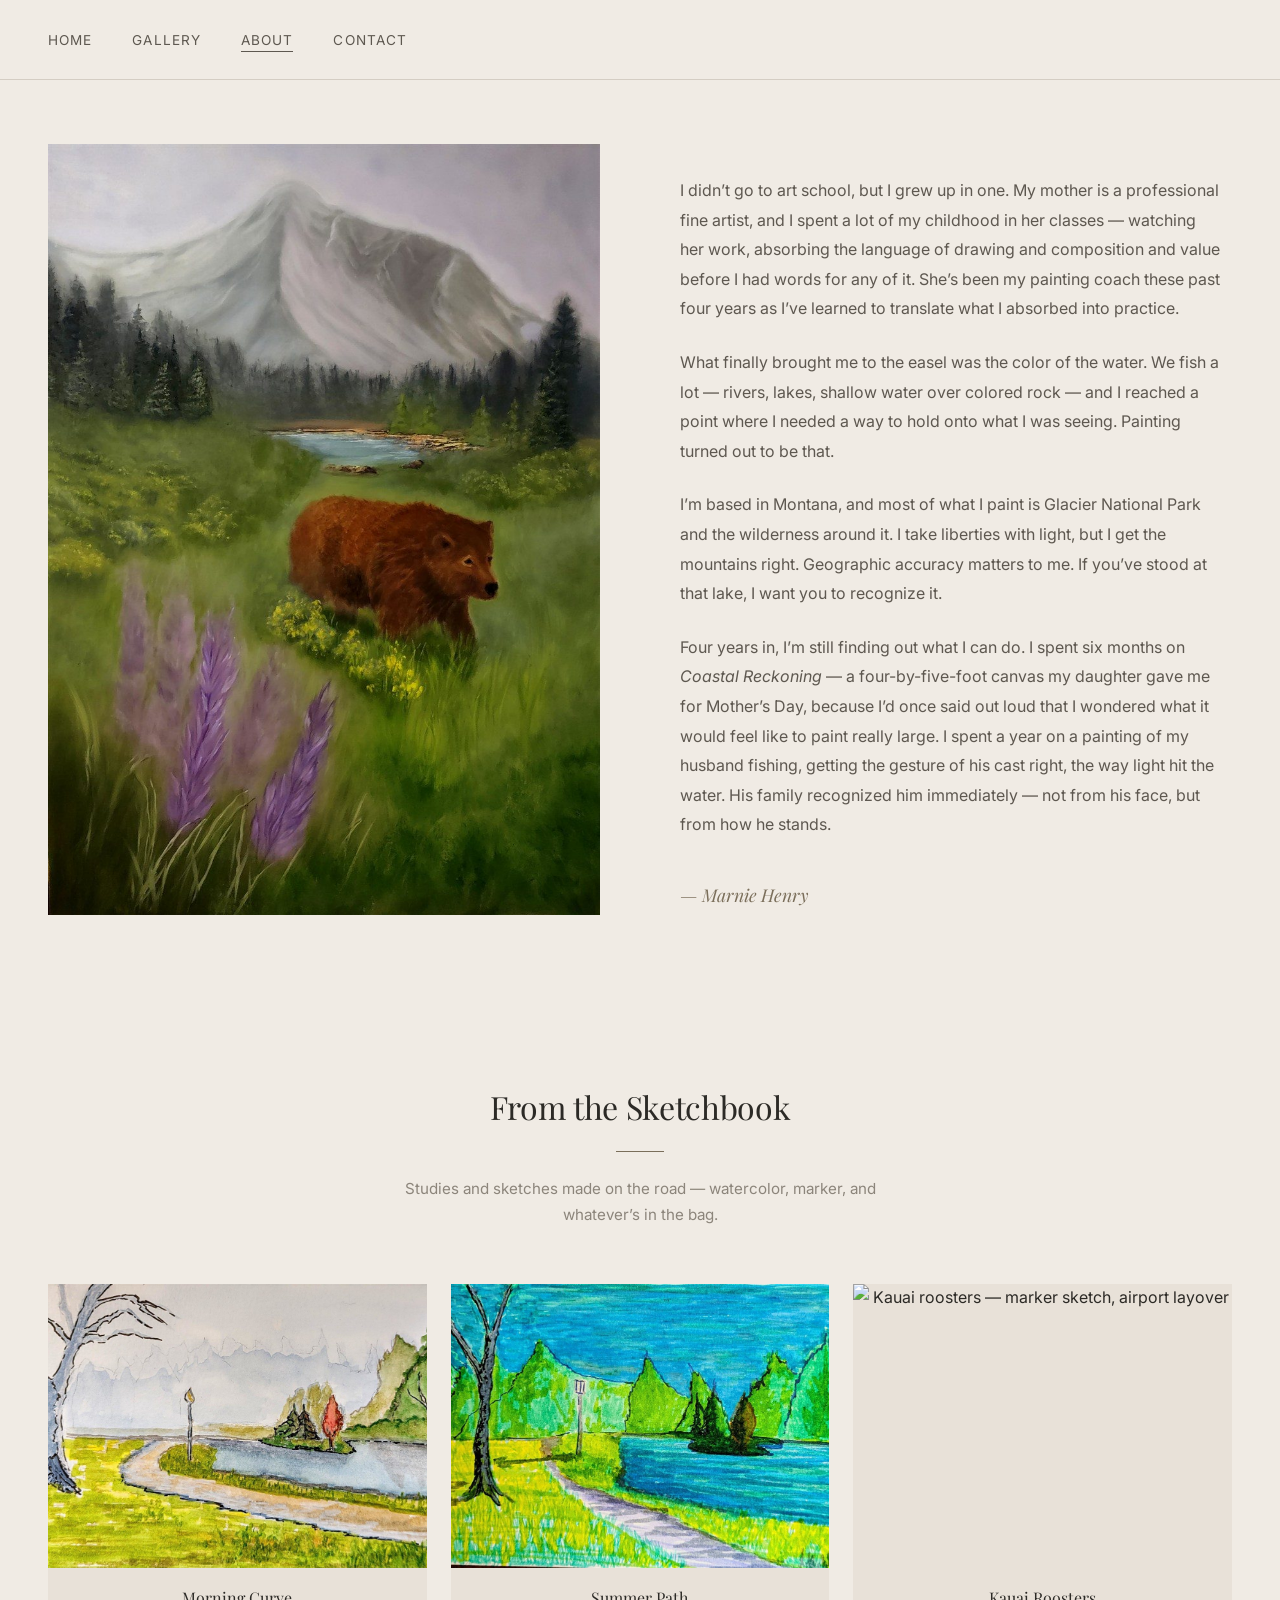
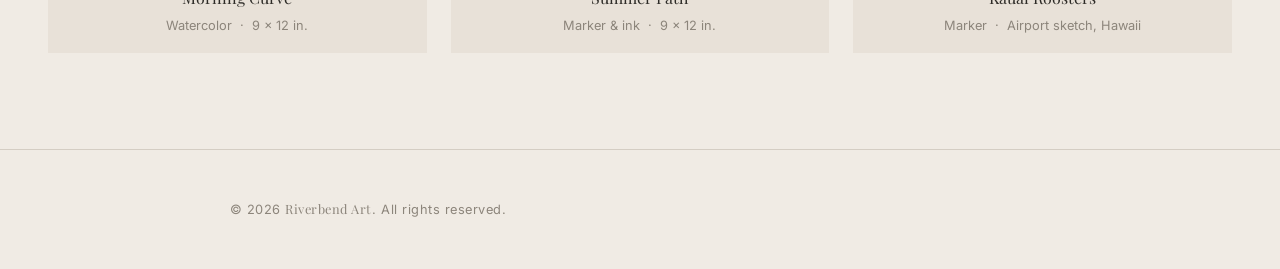
==== about.html @ 9fd992b8 "Rewrite About page bio with personal narrative; fix Kauai Roosters crop" ====
<!DOCTYPE html>
<html lang="en">
<head>
    <meta charset="UTF-8">
    <meta name="viewport" content="width=device-width, initial-scale=1.0">
    <title>About — Riverbend Art</title>
    <meta name="description" content="Learn about the artist behind Riverbend Art — a contemporary oil painter based in Montana, exploring Glacier National Park and Western wilderness.">
    <link rel="preconnect" href="https://fonts.googleapis.com">
    <link rel="preconnect" href="https://fonts.gstatic.com" crossorigin>
    <link href="https://fonts.googleapis.com/css2?family=Inter:wght@300;400;500&family=Playfair+Display:ital,wght@0,400;0,500;1,400&display=swap" rel="stylesheet">
    <link rel="stylesheet" href="css/style.css">
    <!-- Config + Analytics -->
    <script src="js/config.js"></script>
    <script src="js/analytics.js"></script>
</head>
<body>

    <!-- Always-on Brand Link (mobile, all pages) -->
    <a href="index.html" class="nav__brand nav__brand--fixed">Riverbend Art</a>
    <!-- Navigation -->
    <nav class="nav" id="nav">
        <ul class="nav__links" id="navLinks">
            <li><a href="index.html" class="nav__link">Home</a></li>
            <li><a href="gallery.html" class="nav__link">Gallery</a></li>
            <li><a href="about.html" class="nav__link nav__link--active">About</a></li>
            <li><a href="contact.html" class="nav__link">Contact</a></li>
        </ul>
        <button class="nav__toggle" id="navToggle" aria-label="Toggle navigation">
            <span></span>
            <span></span>
            <span></span>
        </button>
    </nav>

    <!-- About Section -->
    <section class="about section">
        <div class="about__layout">

            <div class="about__image-col">
                <img 
                    src="images/IMG_20260309_220312355.JPG" 
                    alt="Bear in a wildflower meadow, Montana — oil painting by Riverbend Art" 
                    class="about__image"
                >
            </div>

            <div class="about__content">

                <p class="about__text">
                    I didn&rsquo;t go to art school, but I grew up in one. My mother is a professional fine artist, and I spent a lot of my childhood in her classes &mdash; watching her work, absorbing the language of drawing and composition and value before I had words for any of it. She&rsquo;s been my painting coach these past four years as I&rsquo;ve learned to translate what I absorbed into practice.
                </p>

                <p class="about__text">
                    What finally brought me to the easel was the color of the water. We fish a lot &mdash; rivers, lakes, shallow water over colored rock &mdash; and I reached a point where I needed a way to hold onto what I was seeing. Painting turned out to be that.
                </p>

                <p class="about__text">
                    I&rsquo;m based in Montana, and most of what I paint is Glacier National Park and the wilderness around it. I take liberties with light, but I get the mountains right. Geographic accuracy matters to me. If you&rsquo;ve stood at that lake, I want you to recognize it.
                </p>

                <p class="about__text">
                    Four years in, I&rsquo;m still finding out what I can do. I spent six months on <em>Coastal Reckoning</em> &mdash; a four-by-five-foot canvas my daughter gave me for Mother&rsquo;s Day, because I&rsquo;d once said out loud that I wondered what it would feel like to paint really large. I spent a year on a painting of my husband fishing, getting the gesture of his cast right, the way light hit the water. His family recognized him immediately &mdash; not from his face, but from how he stands.
                </p>

                <p class="about__signature">— Marnie Henry</p>
            </div>

        </div>
    </section>

    <!-- Sketchbook Section -->
    <section class="section section--centered sketchbook">
        <div class="section__inner">
            <header class="section__header">
                <h2 class="section__title">From the Sketchbook</h2>
                <hr class="section__divider">
                <p class="sketchbook__intro">Studies and sketches made on the road &mdash; watercolor, marker, and whatever&rsquo;s in the bag.</p>
            </header>
            <div class="grid grid--home">

                <div class="sketchbook__item">
                    <div class="grid__image-wrapper grid__image-wrapper--landscape">
                        <img src="images/PXL_20260329_203856551.JPG" alt="Morning Curve — watercolor sketch" class="grid__image" loading="lazy">
                    </div>
                    <div class="grid__caption">
                        <div class="grid__title">Morning Curve</div>
                        <div class="grid__meta">Watercolor &nbsp;&middot;&nbsp; 9 &times; 12 in.</div>
                    </div>
                </div>

                <div class="sketchbook__item">
                    <div class="grid__image-wrapper grid__image-wrapper--landscape">
                        <img src="images/PXL_20260330_145327373.JPG" alt="Summer Path — marker and ink sketch" class="grid__image" loading="lazy">
                    </div>
                    <div class="grid__caption">
                        <div class="grid__title">Summer Path</div>
                        <div class="grid__meta">Marker &amp; ink &nbsp;&middot;&nbsp; 9 &times; 12 in.</div>
                    </div>
                </div>

                <div class="sketchbook__item">
                    <div class="grid__image-wrapper grid__image-wrapper--landscape">
                        <img src="images/PXL_20260427_152226569.MProoster.jpg" alt="Kauai roosters — marker sketch, airport layover" class="grid__image" loading="lazy" style="object-position: top center;">
                    </div>
                    <div class="grid__caption">
                        <div class="grid__title">Kauai Roosters</div>
                        <div class="grid__meta">Marker &nbsp;&middot;&nbsp; Airport sketch, Hawaii</div>
                    </div>
                </div>

            </div>
        </div>
    </section>

    <!-- Footer -->
    <footer class="footer">
        <p class="footer__text">&copy; 2026 <span class="footer__brand">Riverbend Art</span>. All rights reserved.</p>
    </footer>

    <script src="js/main.js"></script>
</body>
</html>
---- css/style.css ----
/* Target only Moose Majesty in selected works preview */
.grid__item[data-id="moose-majesty"] .grid__image {
    object-fit: contain !important;
    background: #eee;
}
/* Dark background for gallery and contact pages */
.dark-bg {
    background: #a6ad94;
}
/* ============================================
   RIVERBEND ART — Stylesheet
   A clean, gallery-level artist website
   ============================================ */

/* --- Reset & Base --- */
*, *::before, *::after {
    margin: 0;
    padding: 0;
    box-sizing: border-box;
}

:root {
    --color-bg: #f0ebe4;
    --color-bg-warm: #e8e1d8;
    --color-text: #2c2a26;
    --color-text-light: #5e5850;
    --color-text-muted: #8c857b;
    --color-accent: #7a6e5a;
    --color-border: #d4cdc3;
    --color-white: #ffffff;
    --color-overlay: rgba(44, 42, 38, 0.55);

    --font-serif: 'Playfair Display', Georgia, 'Times New Roman', serif;
    --font-sans: 'Inter', -apple-system, BlinkMacSystemFont, 'Segoe UI', sans-serif;

    --max-width: 1280px;
    --nav-height: 80px;
}

html {
    font-size: 16px;
    scroll-behavior: smooth;
    -webkit-font-smoothing: antialiased;
    -moz-osx-font-smoothing: grayscale;
}

body {
    font-family: var(--font-sans);
    background-color: var(--color-bg);
    color: var(--color-text);
    line-height: 1.7;
}

img {
    max-width: 100%;
    height: auto;
    display: block;
}

a {
    color: inherit;
    text-decoration: none;
}

/* --- Typography --- */
h1, h2, h3, h4 {
    font-family: var(--font-serif);
    font-weight: 400;
    line-height: 1.3;
}

h1 {
    font-size: 3rem;
    letter-spacing: -0.02em;
}

h2 {
    font-size: 2rem;
    letter-spacing: -0.01em;
}

h3 {
    font-size: 1.25rem;
}

p {
    max-width: 640px;
}

/* --- Navigation --- */
.nav {
    position: fixed;
    top: 0;
    left: 0;
    right: 0;
    z-index: 1000;
    height: var(--nav-height);
    display: flex;
    align-items: center;
    justify-content: space-between;
    padding: 0 3rem;
    background: rgba(240, 235, 228, 0.95);
    backdrop-filter: blur(12px);
    -webkit-backdrop-filter: blur(12px);
    border-bottom: 1px solid var(--color-border);
    transition: background 0.3s ease;
}

.nav--transparent {
    background: transparent;
    border-bottom: none;
}

.nav--transparent .nav__brand,
.nav--transparent .nav__link {
    color: var(--color-white);
}

.nav--scrolled {
    background: rgba(240, 235, 228, 0.97);
    border-bottom: 1px solid var(--color-border);
}

.nav--scrolled .nav__brand,
.nav--scrolled .nav__link {
    color: var(--color-text);
}

.nav__brand {
    font-family: var(--font-serif);
    font-size: 1.4rem;
    font-weight: 400;
    letter-spacing: 0.04em;
    color: var(--color-text);
    transition: color 0.3s ease;
}

/* Always-on brand link for mobile */
.nav__brand--fixed {
    position: fixed;
    top: 0;
    left: 0;
    z-index: 2000;
    padding: 0.7rem 1.5rem;
    background: none;
    color: var(--color-white);
    pointer-events: auto;
}

@media (min-width: 769px) {
    .nav__brand--fixed {
        display: none;
    }
}

/* Always-on brand link for mobile, all pages */
.nav__brand--fixed {
    position: fixed;
    top: 0;
    left: 0;
    z-index: 2000;
    padding: 0.7rem 0.7rem 0.7rem 1.5rem;
    background: rgba(44, 42, 38, 0.85);
    color: var(--color-white);
    pointer-events: auto;
    font-family: var(--font-serif);
    font-size: 1.4rem;
    font-weight: 400;
    letter-spacing: 0.04em;
    transition: color 0.3s ease;
    text-align: left;
    border-bottom-right-radius: 12px;
}
@media (min-width: 769px) {
    .nav__brand--fixed {
        display: none;
    }
}

.nav__links {
    display: flex;
    list-style: none;
    gap: 2.5rem;
}

.nav__link {
    font-size: 0.85rem;
    font-weight: 400;
    letter-spacing: 0.08em;
    text-transform: uppercase;
    color: var(--color-text-light);
    transition: color 0.3s ease;
    position: relative;
}

.nav__link::after {
    content: '';
    position: absolute;
    bottom: -4px;
    left: 0;
    width: 0;
    height: 1px;
    background: currentColor;
    transition: width 0.3s ease;
}

.nav__link:hover::after,
.nav__link--active::after {
    width: 100%;
}

.nav__link:hover {
    color: var(--color-text);
}

/* Mobile menu toggle */
.nav__toggle {
    display: none;
    background: none;
    border: none;
    cursor: pointer;
    padding: 0.5rem;
}

.nav__toggle span {
    display: block;
    width: 24px;
    height: 1.5px;
    background: var(--color-text);
    margin: 6px 0;
    transition: all 0.3s ease;
}

/* --- Hero Section --- */
.hero {
    position: relative;
    width: 100%;
    height: 100vh;
    min-height: 600px;
    overflow: hidden;
}

.hero__image {
    position: absolute;
    inset: 0;
    width: 100%;
    height: 100%;
    object-fit: cover;
    object-position: center 30%;
}

.hero__overlay {
    position: absolute;
    inset: 0;
    background: linear-gradient(
        to bottom,
        rgba(0,0,0,0.15) 0%,
        rgba(0,0,0,0.05) 40%,
        rgba(0,0,0,0.35) 100%
    );
}

.hero__content {
    position: absolute;
    bottom: 8%;
    left: 3rem;
    right: 3rem;
    max-width: 640px;
    color: var(--color-white);
}

.hero__title {
    font-size: 3.5rem;
    font-weight: 400;
    line-height: 1.15;
    margin-bottom: 1.25rem;
    text-shadow: 0 2px 20px rgba(0,0,0,0.3);
}

.hero__subtitle {
    font-size: 1.05rem;
    line-height: 1.8;
    font-weight: 300;
    opacity: 0.92;
    text-shadow: 0 1px 10px rgba(0,0,0,0.3);
}

/* --- Sections --- */
.section {
    padding: 6rem 3rem;
}

.section--centered {
    text-align: center;
}

.section__inner {
    max-width: var(--max-width);
    margin: 0 auto;
}

.section__header {
    margin-bottom: 3.5rem;
}

.section__title {
    margin-bottom: 1rem;
    color: var(--color-text);
}

.section__subtitle {
    color: var(--color-text-light);
    font-size: 1rem;
}

.section__divider {
    display: block;
    width: 48px;
    height: 1px;
    background: var(--color-accent);
    margin: 1.5rem auto;
    border: none;
}

/* --- Image Grid (Home selected works) --- */
.grid {
    display: grid;
    gap: 1.5rem;
}

.grid--home {
    grid-template-columns: repeat(3, 1fr);
}

.grid--gallery {
    grid-template-columns: repeat(3, 1fr);
}

.grid__item {
    position: relative;
    overflow: hidden;
    background: var(--color-bg-warm);
    cursor: pointer;
}

.grid__item::after {
    content: '';
    position: absolute;
    inset: 0;
    background: rgba(0,0,0,0);
    transition: background 0.4s ease;
}

.grid__item:hover::after {
    background: rgba(0,0,0,0.08);
}

.grid__image-wrapper {
    position: relative;
    width: 100%;
    padding-top: 120%;
    overflow: hidden;
}

.grid__image-wrapper--landscape {
    padding-top: 75%;
}

.grid__image {
    position: absolute;
    inset: 0;
    width: 100%;
    height: 100%;
    object-fit: cover;
    transition: transform 0.6s ease;
}

.grid__item:hover .grid__image {
    transform: scale(1.03);
}

.grid__caption {
    padding: 1rem 0.25rem;
}

.grid__title {
    font-family: var(--font-serif);
    font-size: 1rem;
    font-weight: 400;
    color: var(--color-text);
}

.grid__meta {
    font-size: 0.8rem;
    color: var(--color-text-muted);
    margin-top: 0.25rem;
}

.grid__status {
    font-size: 0.7rem;
    letter-spacing: 0.06em;
    text-transform: uppercase;
    margin-top: 0.35rem;
    color: var(--color-accent);
    font-style: italic;
}

.grid__price {
    font-size: 0.85rem;
    font-weight: 500;
    color: var(--color-text);
    margin-top: 0.35rem;
    letter-spacing: 0.01em;
}

/* --- Original Painting Buy Panel (lightbox) --- */
.orig-panel {
    margin-top: 1.5rem;
}

.orig-panel__divider {
    width: 100%;
    height: 1px;
    background: var(--color-border);
    margin-bottom: 1.25rem;
}

.orig-panel__label {
    font-size: 0.7rem;
    letter-spacing: 0.1em;
    text-transform: uppercase;
    color: var(--color-text-muted);
    margin-bottom: 0.75rem;
}

.orig-panel__price-row {
    display: flex;
    align-items: baseline;
    gap: 0.75rem;
    margin-bottom: 1.25rem;
    flex-wrap: wrap;
}

.orig-panel__price {
    font-family: var(--font-serif);
    font-size: 1.5rem;
    color: var(--color-text);
    line-height: 1;
}

.orig-panel__note {
    font-size: 0.8rem;
    color: var(--color-text-muted);
}

.orig-panel__paypal-container {
    margin-bottom: 0.75rem;
}

.orig-panel__shipping-note {
    font-size: 0.75rem;
    color: var(--color-text-muted);
    margin: 0;
    text-align: center;
}

.orig-panel__confirmation {
    background: var(--color-bg-warm);
    border: 1px solid var(--color-border);
    padding: 1.25rem;
    text-align: center;
}

.orig-panel__conf-title {
    font-family: var(--font-serif);
    font-size: 1.1rem;
    margin-bottom: 0.5rem;
    color: var(--color-text);
}

.orig-panel__conf-text {
    font-size: 0.875rem;
    color: var(--color-text-light);
    line-height: 1.6;
    margin: 0;
    max-width: none;
}

/* Fade transition for filtering */
.grid__item {
    transition: opacity 0.35s ease, transform 0.35s ease;
}

.grid__item--hidden {
    display: none;
}

/* --- Filter Tabs --- */
.filters {
    display: flex;
    justify-content: center;
    gap: 1.5rem;
    margin-bottom: 3rem;
    flex-wrap: wrap;
}

.filters__btn {
    font-family: var(--font-sans);
    font-size: 0.8rem;
    letter-spacing: 0.08em;
    text-transform: uppercase;
    color: var(--color-text-muted);
    background: none;
    border: none;
    cursor: pointer;
    padding: 0.5rem 0.25rem;
    position: relative;
    transition: color 0.3s ease;
}

.filters__btn::after {
    content: '';
    position: absolute;
    bottom: 0;
    left: 0;
    width: 0;
    height: 1px;
    background: var(--color-accent);
    transition: width 0.3s ease;
}

.filters__btn:hover {
    color: var(--color-text-light);
}

.filters__btn--active {
    color: var(--color-text);
}

.filters__btn--active::after {
    width: 100%;
}

/* --- View More Link --- */
.view-more {
    display: inline-block;
    margin-top: 3rem;
    font-size: 0.85rem;
    letter-spacing: 0.08em;
    text-transform: uppercase;
    color: var(--color-accent);
    border-bottom: 1px solid var(--color-accent);
    padding-bottom: 2px;
    transition: color 0.3s ease, border-color 0.3s ease;
}

.view-more:hover {
    color: var(--color-text);
    border-color: var(--color-text);
}

/* --- Event Card (home page) --- */
.event-card {
    background: var(--color-bg-warm);
    overflow: hidden;
    display: flex;
    flex-direction: column;
    cursor: default;
}

.event-card__image-wrapper {
    overflow: hidden;
    flex: 1;
    min-height: 200px;
}

.event-card__image {
    width: 100%;
    height: 100%;
    object-fit: cover;
    object-position: top center;
    transition: transform 0.6s ease;
    display: block;
}

.event-card:hover .event-card__image {
    transform: scale(1.02);
}

.event-card__body {
    padding: 1rem 0.25rem 0.5rem;
}

.event-card__label {
    display: block;
    font-size: 0.7rem;
    letter-spacing: 0.1em;
    text-transform: uppercase;
    color: var(--color-accent);
    margin-bottom: 0.4rem;
    font-style: italic;
}

.event-card__text {
    font-size: 0.85rem;
    color: var(--color-text-light);
    line-height: 1.65;
    max-width: none;
    margin: 0;
}

/* --- Home Gallery CTA --- */
.home-cta {
    margin-top: 3.5rem;
    text-align: center;
}

.home-cta__link {
    display: inline-block;
    font-size: 0.85rem;
    letter-spacing: 0.1em;
    text-transform: uppercase;
    color: var(--color-text-light);
    border-bottom: 1px solid var(--color-border);
    padding-bottom: 3px;
    transition: color 0.25s ease, border-color 0.25s ease;
}

.home-cta__link:hover {
    color: var(--color-text);
    border-color: var(--color-accent);
}



/* --- About Page --- */
.about {
    padding-top: calc(var(--nav-height) + 4rem);
}

.about__layout {
    display: grid;
    grid-template-columns: 1fr 1fr;
    gap: 5rem;
    align-items: start;
    max-width: var(--max-width);
    margin: 0 auto;
}

.about__image-col {
    position: sticky;
    top: calc(var(--nav-height) + 2rem);
}

.about__image {
    width: 100%;
    object-fit: cover;
}

.about__content {
    padding: 2rem 0;
}

.about__label {
    font-size: 0.8rem;
    letter-spacing: 0.1em;
    text-transform: uppercase;
    color: var(--color-text-muted);
    margin-bottom: 1.5rem;
}

.about__heading {
    font-size: 2.5rem;
    margin-bottom: 2rem;
    line-height: 1.2;
}

.about__text {
    margin-bottom: 1.5rem;
    color: var(--color-text-light);
    font-size: 1rem;
    line-height: 1.85;
    max-width: 540px;
}

.about__text:last-of-type {
    margin-bottom: 0;
}

.about__signature {
    margin-top: 2.5rem;
    font-family: var(--font-serif);
    font-style: italic;
    font-size: 1.1rem;
    color: var(--color-accent);
}

/* --- Sketchbook Section (About Page) --- */
.sketchbook {
    padding-top: 3rem;
}

.sketchbook__intro {
    color: var(--color-text-muted);
    font-size: 0.95rem;
    margin-top: 0.5rem;
    margin-bottom: 2rem;
    max-width: 480px;
    margin-left: auto;
    margin-right: auto;
}

.sketchbook__item {
    background: var(--color-bg-warm);
    overflow: hidden;
}

.sketchbook__item .grid__image {
    transition: transform 0.6s ease;
}

.sketchbook__item:hover .grid__image {
    transform: scale(1.03);
}

/* --- Contact Page --- */
.contact {
    padding-top: calc(var(--nav-height) + 4rem);
}

.contact__layout {
    display: grid;
    grid-template-columns: 1fr 1fr;
    gap: 5rem;
    max-width: var(--max-width);
    margin: 0 auto;
}

.contact__info {
    padding: 2rem 0;
}

.contact__heading {
    font-size: 2.5rem;
    margin-bottom: 1.5rem;
}

.contact__text {
    color: var(--color-text-light);
    margin-bottom: 2.5rem;
    line-height: 1.8;
    max-width: 420px;
}

.contact__detail {
    margin-bottom: 1.5rem;
}

.contact__detail-label {
    font-size: 0.8rem;
    letter-spacing: 0.1em;
    text-transform: uppercase;
    color: var(--color-text-muted);
    margin-bottom: 0.35rem;
}

.contact__detail-value {
    font-size: 1rem;
    color: var(--color-text);
}

.contact__detail-value a {
    border-bottom: 1px solid var(--color-border);
    transition: border-color 0.3s ease;
}

.contact__detail-value a:hover {
    border-color: var(--color-text);
}

/* --- Form --- */
.form {
    padding: 2rem 0;
}

.form__group {
    margin-bottom: 1.75rem;
}

.form__label {
    display: block;
    font-size: 0.8rem;
    letter-spacing: 0.08em;
    text-transform: uppercase;
    color: var(--color-text-muted);
    margin-bottom: 0.5rem;
}

.form__input,
.form__textarea {
    width: 100%;
    padding: 0.85rem 0;
    font-family: var(--font-sans);
    font-size: 1rem;
    color: var(--color-text);
    background: transparent;
    border: none;
    border-bottom: 1px solid var(--color-border);
    outline: none;
    transition: border-color 0.3s ease;
}

.form__input:focus,
.form__textarea:focus {
    border-color: var(--color-accent);
}

.form__input::placeholder,
.form__textarea::placeholder {
    color: var(--color-text-muted);
}

.form__textarea {
    resize: vertical;
    min-height: 120px;
    line-height: 1.6;
}

.form__select {
    width: 100%;
    padding: 0.85rem 0;
    font-family: var(--font-sans);
    font-size: 1rem;
    color: var(--color-text);
    background: transparent;
    border: none;
    border-bottom: 1px solid var(--color-border);
    outline: none;
    cursor: pointer;
    appearance: none;
    -webkit-appearance: none;
    transition: border-color 0.3s ease;
}

.form__select:focus {
    border-color: var(--color-accent);
}

.form__submit {
    display: inline-block;
    margin-top: 1rem;
    padding: 0.9rem 2.5rem;
    font-family: var(--font-sans);
    font-size: 0.85rem;
    letter-spacing: 0.08em;
    text-transform: uppercase;
    color: var(--color-white);
    background: var(--color-text);
    border: 1px solid var(--color-text);
    cursor: pointer;
    transition: all 0.3s ease;
}

.form__submit:hover {
    background: transparent;
    color: var(--color-text);
}

/* --- Gallery Page Header --- */
.page-header {
    padding-top: calc(var(--nav-height) + 4rem);
    padding-bottom: 3rem;
    text-align: center;
}

.page-header__title {
    font-size: 2.5rem;
    margin-bottom: 0.75rem;
}

.page-header__subtitle {
    color: var(--color-text-light);
    font-size: 1rem;
}

/* --- Lightbox / Detail Modal --- */
.lightbox {
    display: none;
    position: fixed;
    inset: 0;
    z-index: 2000;
    background: rgba(240, 235, 228, 0.97);
    backdrop-filter: blur(8px);
    -webkit-backdrop-filter: blur(8px);
    overflow-y: auto;
}

.lightbox--active {
    display: flex;
    align-items: center;
    justify-content: center;
}

.lightbox__inner {
    display: grid;
    grid-template-columns: 1fr 380px;
    gap: 3rem;
    max-width: 1100px;
    width: 90%;
    max-height: 90vh;
    padding: 2rem;
}

.lightbox__image-col {
    display: flex;
    align-items: center;
    justify-content: center;
    overflow: hidden;
}

.lightbox__image {
    max-width: 100%;
    max-height: 80vh;
    object-fit: contain;
}

.lightbox__info {
    display: flex;
    flex-direction: column;
    justify-content: center;
    padding: 2rem 0;
}

.lightbox__title {
    font-size: 1.8rem;
    margin-bottom: 1.5rem;
}

.lightbox__detail {
    margin-bottom: 0.75rem;
    font-size: 0.95rem;
}

.lightbox__detail-label {
    color: var(--color-text-muted);
    font-size: 0.8rem;
    letter-spacing: 0.06em;
    text-transform: uppercase;
    display: block;
    margin-bottom: 0.2rem;
}

.lightbox__detail-value {
    color: var(--color-text);
}

.lightbox__close {
    position: fixed;
    top: 1.5rem;
    right: 2rem;
    z-index: 2001;
    background: none;
    border: none;
    font-size: 1.5rem;
    cursor: pointer;
    color: var(--color-text-light);
    width: 44px;
    height: 44px;
    display: flex;
    align-items: center;
    justify-content: center;
    transition: color 0.3s ease;
}

.lightbox__close:hover {
    color: var(--color-text);
}

/* --- Footer --- */
.footer {
    padding: 3rem;
    text-align: center;
    border-top: 1px solid var(--color-border);
}

.footer__text {
    font-size: 0.8rem;
    color: var(--color-text-muted);
    letter-spacing: 0.04em;
}

.footer__brand {
    font-family: var(--font-serif);
    font-weight: 400;
}

/* --- Utility --- */
.spacer { height: var(--nav-height); }

/* --- Responsive --- */
@media (max-width: 1024px) {
    .grid--home,
    .grid--gallery {
        grid-template-columns: repeat(2, 1fr);
    }

    .about__layout,
    .contact__layout {
        grid-template-columns: 1fr;
        gap: 3rem;
    }

    .about__image-col {
        position: static;
    }

    .lightbox__inner {
        grid-template-columns: 1fr;
        max-height: none;
    }

    .lightbox__image {
        max-height: 50vh;
    }

    .hero__title {
        font-size: 2.5rem;
    }
}

@media (max-width: 768px) {
    :root {
        --nav-height: 64px;
    }

    .section {
        padding: 4rem 1.5rem;
    }

    .nav {
        padding: 0 1.5rem;
    }

    .nav__links {
        display: none;
        position: fixed;
        top: 3.2rem;
        left: 0;
        right: 0;
        bottom: 0;
        z-index: 999;
        flex-direction: column;
        align-items: center;
        justify-content: flex-start;
        gap: 2rem;
        background: rgba(44, 42, 38, 0.95);
        padding-top: 2.5rem;
    }

    .nav__links--open {
        display: flex;
    }

    .nav__links .nav__link {
        color: var(--color-white);
        font-size: 1.1rem;
    }

    .nav__toggle {
        display: block;
        z-index: 1001;
        position: fixed;
        top: 0.5rem;
        right: 0.5rem;
        left: auto;
        background: none;
    }

    .nav__brand {
        z-index: 1001;
        position: relative;
    }

    /* Transform hamburger into X when open */
    .nav__toggle--open span:nth-child(1) {
        transform: rotate(45deg) translate(5px, 6px);
        background: var(--color-white);
    }

    .nav__toggle--open span:nth-child(2) {
        opacity: 0;
    }

    .nav__toggle--open span:nth-child(3) {
        transform: rotate(-45deg) translate(5px, -6px);
        background: var(--color-white);
    }

    .nav--transparent .nav__toggle span {
        background: var(--color-white);
    }

    .nav--scrolled .nav__toggle span {
        background: var(--color-text);
    }

    .nav__link {
        font-size: 1rem;
    }

    .grid--home,
    .grid--gallery {
        grid-template-columns: 1fr;
        gap: 2rem;
    }

    .hero__content {
        left: 1.5rem;
        right: 1.5rem;
    }

    .hero__title {
        font-size: 2rem;
    }

    h1 { font-size: 2rem; }
    h2 { font-size: 1.5rem; }

    .about__heading,
    .contact__heading,
    .page-header__title {
        font-size: 1.8rem;
    }

    .lightbox__inner {
        width: 95%;
        padding: 1rem;
    }
}

@media (max-width: 480px) {
    .hero__title {
        font-size: 1.6rem;
    }

    .hero__subtitle {
        font-size: 0.95rem;
    }
}

/* ============================================================
   CART — Nav Icon + Badge
   ============================================================ */
.nav__actions {
    display: flex;
    align-items: center;
    margin-left: auto;
}

.nav__cart-btn {
    position: relative;
    background: none;
    border: none;
    cursor: pointer;
    padding: 0.5rem;
    color: var(--color-text);
    display: flex;
    align-items: center;
    justify-content: center;
    transition: color 0.3s ease;
}

.nav__cart-btn:hover {
    color: var(--color-accent);
}

.nav--transparent .nav__cart-btn {
    color: var(--color-white);
}

.nav--scrolled .nav__cart-btn {
    color: var(--color-text);
}

.nav__cart-icon {
    display: block;
}

.nav__cart-badge {
    position: absolute;
    top: 2px;
    right: 2px;
    min-width: 16px;
    height: 16px;
    padding: 0 4px;
    border-radius: 99px;
    background: var(--color-accent);
    color: var(--color-white);
    font-family: var(--font-sans);
    font-size: 0.65rem;
    font-weight: 500;
    display: none;
    align-items: center;
    justify-content: center;
    line-height: 1;
}

/* Print Collection filter tab accent */
.filters__btn--prints {
    color: var(--color-accent);
}

.filters__btn--prints.filters__btn--active {
    color: var(--color-text);
}

/* ============================================================
   CART OVERLAY + SLIDE-IN DRAWER
   ============================================================ */
.cart__overlay {
    display: none;
    position: fixed;
    inset: 0;
    z-index: 3000;
    background: rgba(44, 42, 38, 0.4);
    backdrop-filter: blur(2px);
    -webkit-backdrop-filter: blur(2px);
}

.cart__overlay--visible {
    display: block;
}

.cart__drawer {
    position: fixed;
    top: 0;
    right: 0;
    bottom: 0;
    z-index: 3001;
    width: 380px;
    max-width: 100vw;
    background: var(--color-bg);
    border-left: 1px solid var(--color-border);
    display: flex;
    flex-direction: column;
    transform: translateX(100%);
    transition: transform 0.35s cubic-bezier(0.4, 0, 0.2, 1);
    box-shadow: -4px 0 24px rgba(44, 42, 38, 0.08);
}

.cart__drawer--open {
    transform: translateX(0);
}

/* Prevent body scroll when drawer open */
body.cart-open {
    overflow: hidden;
}

/* Header */
.cart__header {
    display: flex;
    align-items: center;
    justify-content: space-between;
    padding: 1.5rem 1.75rem;
    border-bottom: 1px solid var(--color-border);
}

.cart__heading {
    font-family: var(--font-serif);
    font-size: 1.2rem;
    font-weight: 400;
    color: var(--color-text);
    margin: 0;
}

.cart__close {
    background: none;
    border: none;
    cursor: pointer;
    font-size: 1.4rem;
    color: var(--color-text-muted);
    padding: 0.25rem 0.5rem;
    transition: color 0.3s ease;
}

.cart__close:hover {
    color: var(--color-text);
}

/* Body / line items */
.cart__body {
    flex: 1;
    overflow-y: auto;
    padding: 1.5rem 1.75rem;
}

.cart__empty {
    color: var(--color-text-muted);
    font-size: 0.95rem;
    text-align: center;
    margin-top: 3rem;
    font-style: italic;
}

.cart__line {
    display: flex;
    align-items: flex-start;
    gap: 1rem;
    padding: 1.25rem 0;
    border-bottom: 1px solid var(--color-border);
}

.cart__line:last-child {
    border-bottom: none;
}

.cart__line-img {
    width: 64px;
    height: 64px;
    object-fit: cover;
    flex-shrink: 0;
    border: 1px solid var(--color-border);
}

.cart__line-details {
    flex: 1;
    min-width: 0;
}

.cart__line-title {
    font-family: var(--font-serif);
    font-size: 0.95rem;
    color: var(--color-text);
    margin-bottom: 0.2rem;
    white-space: nowrap;
    overflow: hidden;
    text-overflow: ellipsis;
}

.cart__line-meta {
    font-size: 0.8rem;
    color: var(--color-text-muted);
    margin-bottom: 0.35rem;
}

.cart__line-price {
    font-size: 0.9rem;
    color: var(--color-accent);
    font-weight: 500;
}

.cart__line-controls {
    display: flex;
    flex-direction: column;
    align-items: flex-end;
    gap: 0.5rem;
    flex-shrink: 0;
}

.cart__qty-select {
    font-family: var(--font-sans);
    font-size: 0.85rem;
    color: var(--color-text);
    background: var(--color-bg-warm);
    border: 1px solid var(--color-border);
    padding: 0.3rem 0.5rem;
    cursor: pointer;
    outline: none;
    width: 52px;
}

.cart__remove {
    background: none;
    border: none;
    cursor: pointer;
    font-size: 1rem;
    color: var(--color-text-muted);
    padding: 0.15rem 0.3rem;
    line-height: 1;
    transition: color 0.3s ease;
}

.cart__remove:hover {
    color: var(--color-text);
}

/* Footer */
.cart__footer {
    padding: 1.5rem 1.75rem;
    border-top: 1px solid var(--color-border);
}

.cart__total {
    display: flex;
    justify-content: space-between;
    align-items: baseline;
    margin-bottom: 0.35rem;
}

.cart__total-label {
    font-size: 0.8rem;
    letter-spacing: 0.08em;
    text-transform: uppercase;
    color: var(--color-text-muted);
}

.cart__total-value {
    font-family: var(--font-serif);
    font-size: 1.2rem;
    color: var(--color-text);
}

.cart__shipping-note {
    font-size: 0.78rem;
    color: var(--color-text-muted);
    margin-bottom: 1.25rem;
    font-style: italic;
}

.cart__paypal-container {
    margin-top: 0.5rem;
}

/* Coming-soon holding notice (shown while paymentsLive: false) */
.cart__coming-soon {
    padding: 1rem 0 0.25rem;
    text-align: center;
}

.cart__coming-soon-text {
    font-size: 0.85rem;
    color: var(--color-text-muted);
    font-style: italic;
    margin-bottom: 0.6rem;
}

.cart__coming-soon-link {
    font-family: var(--font-sans);
    font-size: 0.8rem;
    letter-spacing: 0.06em;
    color: var(--color-accent);
    border-bottom: 1px solid var(--color-accent);
    padding-bottom: 2px;
    transition: color 0.3s ease, border-color 0.3s ease;
}

.cart__coming-soon-link:hover {
    color: var(--color-text);
    border-color: var(--color-text);
}

/* Order confirmation notice */
.cart__confirmation {
    position: fixed;
    inset: 0;
    z-index: 4000;
    display: flex;
    align-items: center;
    justify-content: center;
    background: rgba(240, 235, 228, 0.96);
    backdrop-filter: blur(6px);
    -webkit-backdrop-filter: blur(6px);
}

.cart__confirmation-inner {
    text-align: center;
    max-width: 420px;
    padding: 3rem 2rem;
}

.cart__confirmation-title {
    font-family: var(--font-serif);
    font-size: 1.6rem;
    margin-bottom: 1rem;
    color: var(--color-text);
}

.cart__confirmation-text {
    color: var(--color-text-light);
    margin-bottom: 1rem;
    line-height: 1.7;
}

.cart__confirmation-ref {
    font-size: 0.8rem;
    color: var(--color-text-muted);
    margin-bottom: 2rem;
    letter-spacing: 0.04em;
}

.cart__confirmation-close {
    display: inline-block;
    padding: 0.85rem 2rem;
    font-family: var(--font-sans);
    font-size: 0.8rem;
    letter-spacing: 0.08em;
    text-transform: uppercase;
    color: var(--color-white);
    background: var(--color-text);
    border: none;
    cursor: pointer;
    transition: opacity 0.3s ease;
}

.cart__confirmation-close:hover {
    opacity: 0.8;
}

/* ============================================================
   PRINT ORDER PANEL (injected into lightbox info column)
   ============================================================ */
.print-panel {
    margin-top: 2rem;
    padding-top: 1.75rem;
    border-top: 1px solid var(--color-border);
}

.print-panel__label {
    font-size: 0.75rem;
    letter-spacing: 0.1em;
    text-transform: uppercase;
    color: var(--color-text-muted);
    margin-bottom: 0.5rem;
}

.print-panel__availability {
    font-size: 0.88rem;
    color: var(--color-accent);
    font-style: italic;
    margin-bottom: 1.25rem;
    line-height: 1.5;
}

.print-panel__field {
    margin-bottom: 1.25rem;
}

.print-panel__field-label {
    display: block;
    font-size: 0.75rem;
    letter-spacing: 0.08em;
    text-transform: uppercase;
    color: var(--color-text-muted);
    margin-bottom: 0.35rem;
}

.print-panel__select {
    /* inherits .form__select styles */
    font-size: 0.9rem;
}

.print-panel__price-row {
    display: flex;
    justify-content: space-between;
    align-items: baseline;
    margin-bottom: 0.25rem;
    margin-top: 0.5rem;
}

.print-panel__price-label {
    font-size: 0.75rem;
    letter-spacing: 0.08em;
    text-transform: uppercase;
    color: var(--color-text-muted);
}

.print-panel__price {
    font-family: var(--font-serif);
    font-size: 1.3rem;
    color: var(--color-text);
}

.print-panel__shipping-note {
    font-size: 0.78rem;
    color: var(--color-text-muted);
    font-style: italic;
    margin-bottom: 1.25rem;
}

.print-panel__add-btn {
    display: block;
    width: 100%;
    padding: 0.9rem 1.5rem;
    font-family: var(--font-sans);
    font-size: 0.82rem;
    letter-spacing: 0.08em;
    text-transform: uppercase;
    color: var(--color-white);
    background: var(--color-text);
    border: 1px solid var(--color-text);
    cursor: pointer;
    transition: all 0.3s ease;
}

.print-panel__add-btn:hover {
    background: transparent;
    color: var(--color-text);
}

.print-panel__add-btn--added {
    background: var(--color-accent);
    border-color: var(--color-accent);
    color: var(--color-white);
    cursor: default;
}

/* ============================================================
   RESPONSIVE — Cart + Print Panel
   ============================================================ */
@media (max-width: 768px) {
    .cart__drawer {
        width: 100vw;
        max-width: 100vw;
        border-left: none;
    }

    .nav__actions {
        position: fixed;
        top: 0.65rem;
        right: 3.5rem; /* leave room for hamburger */
        z-index: 1002;
    }

    .nav__cart-btn {
        color: var(--color-text);
    }

    /* On transparent nav pages, cart icon stays white */
    .nav--transparent:not(.nav--scrolled) ~ * .nav__cart-btn,
    .dark-bg .nav__cart-btn {
        color: var(--color-white);
    }
}
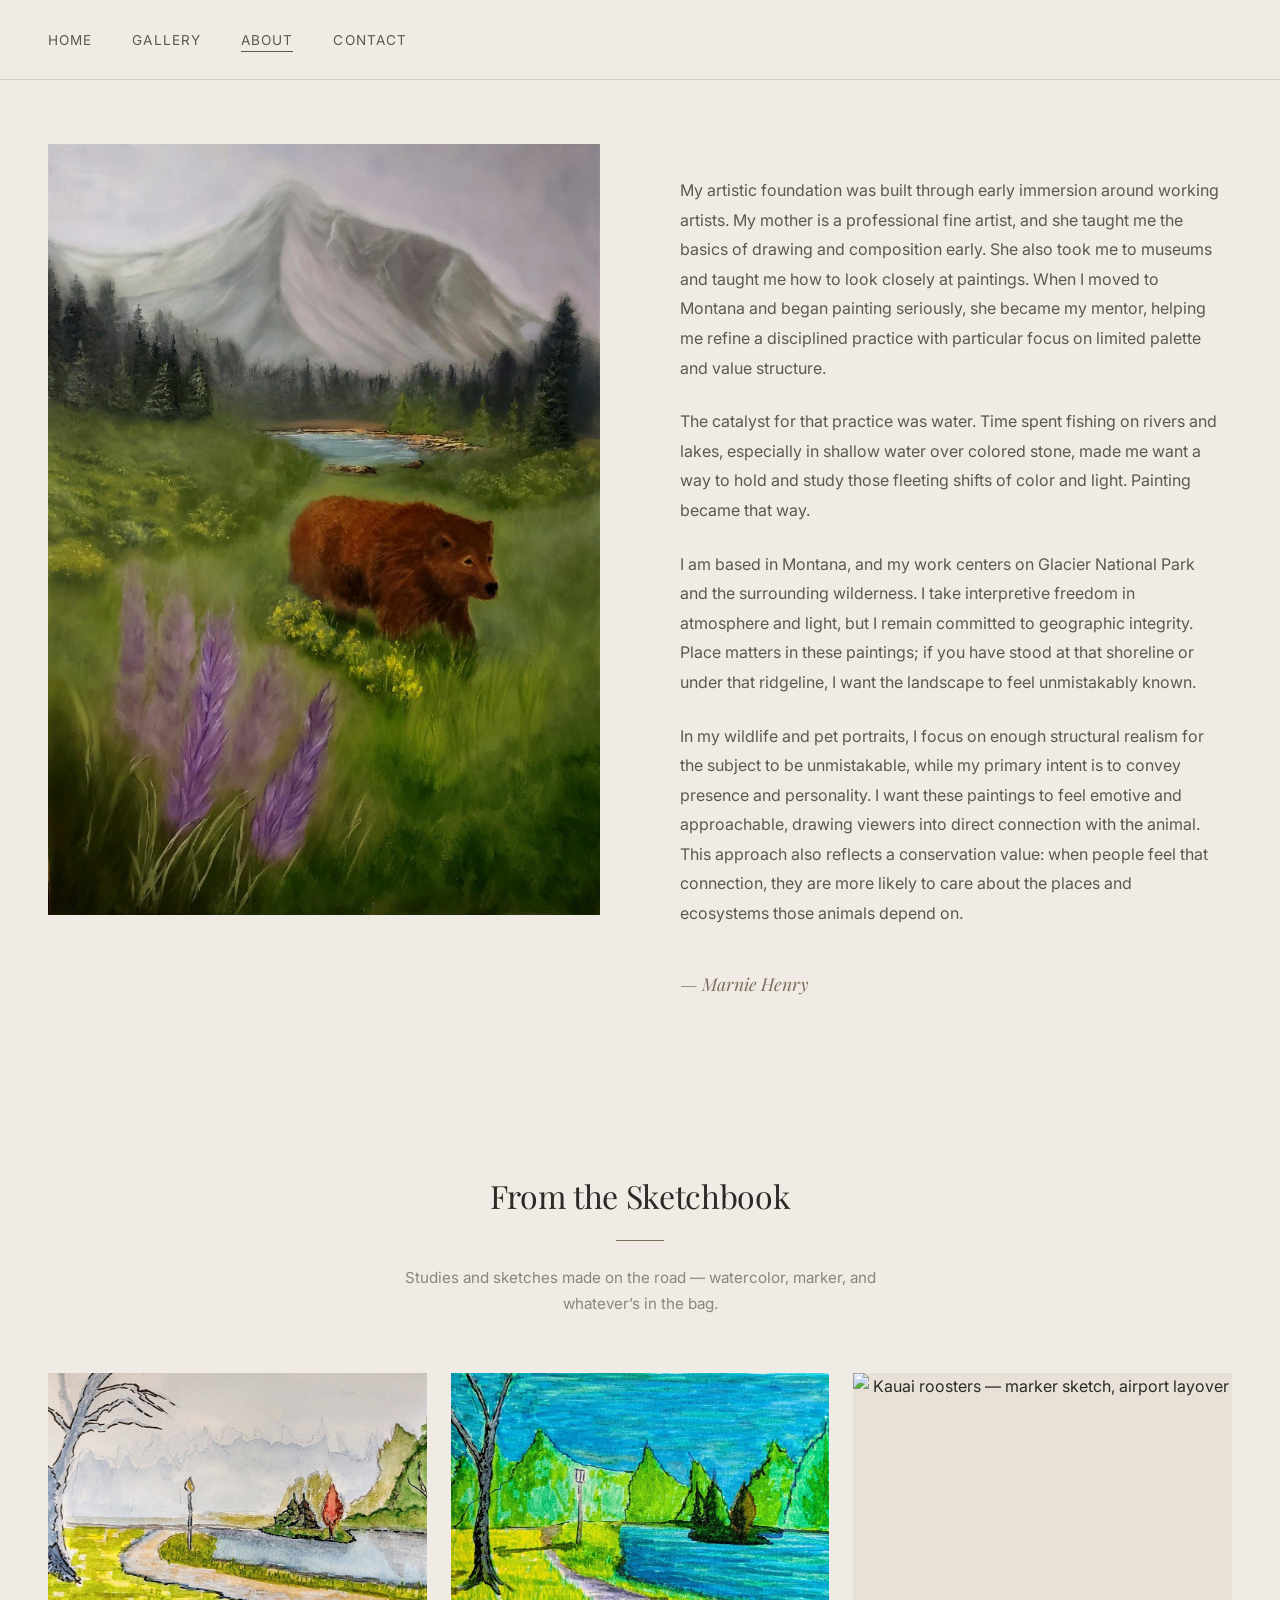
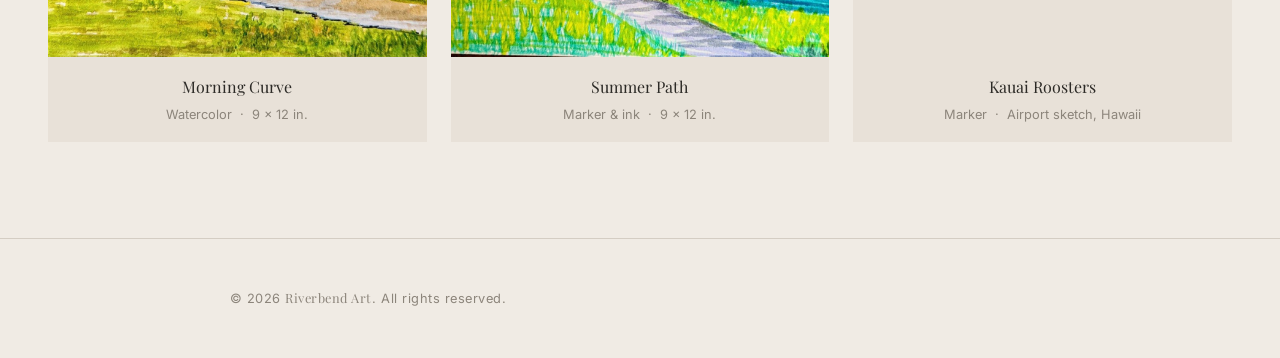
==== commit 14bc2adf: "Refine artist statement for gallery outreach" ====
--- a/about.html
+++ b/about.html
@@ -47,19 +47,19 @@
             <div class="about__content">
 
                 <p class="about__text">
-                    I didn&rsquo;t go to art school, but I grew up in one. My mother is a professional fine artist, and I spent a lot of my childhood in her classes &mdash; watching her work, absorbing the language of drawing and composition and value before I had words for any of it. She&rsquo;s been my painting coach these past four years as I&rsquo;ve learned to translate what I absorbed into practice.
+                    My artistic foundation was built through early immersion around working artists. My mother is a professional fine artist, and she taught me the basics of drawing and composition early. She also took me to museums and taught me how to look closely at paintings. When I moved to Montana and began painting seriously, she became my mentor, helping me refine a disciplined practice with particular focus on limited palette and value structure.
                 </p>
 
                 <p class="about__text">
-                    What finally brought me to the easel was the color of the water. We fish a lot &mdash; rivers, lakes, shallow water over colored rock &mdash; and I reached a point where I needed a way to hold onto what I was seeing. Painting turned out to be that.
+                    The catalyst for that practice was water. Time spent fishing on rivers and lakes, especially in shallow water over colored stone, made me want a way to hold and study those fleeting shifts of color and light. Painting became that way.
                 </p>
 
                 <p class="about__text">
-                    I&rsquo;m based in Montana, and most of what I paint is Glacier National Park and the wilderness around it. I take liberties with light, but I get the mountains right. Geographic accuracy matters to me. If you&rsquo;ve stood at that lake, I want you to recognize it.
+                    I am based in Montana, and my work centers on Glacier National Park and the surrounding wilderness. I take interpretive freedom in atmosphere and light, but I remain committed to geographic integrity. Place matters in these paintings; if you have stood at that shoreline or under that ridgeline, I want the landscape to feel unmistakably known.
                 </p>
 
                 <p class="about__text">
-                    Four years in, I&rsquo;m still finding out what I can do. I spent six months on <em>Coastal Reckoning</em> &mdash; a four-by-five-foot canvas my daughter gave me for Mother&rsquo;s Day, because I&rsquo;d once said out loud that I wondered what it would feel like to paint really large. I spent a year on a painting of my husband fishing, getting the gesture of his cast right, the way light hit the water. His family recognized him immediately &mdash; not from his face, but from how he stands.
+                    In my wildlife and pet portraits, I focus on enough structural realism for the subject to be unmistakable, while my primary intent is to convey presence and personality. I want these paintings to feel emotive and approachable, drawing viewers into direct connection with the animal. This approach also reflects a conservation value: when people feel that connection, they are more likely to care about the places and ecosystems those animals depend on.
                 </p>
 
                 <p class="about__signature">— Marnie Henry</p>
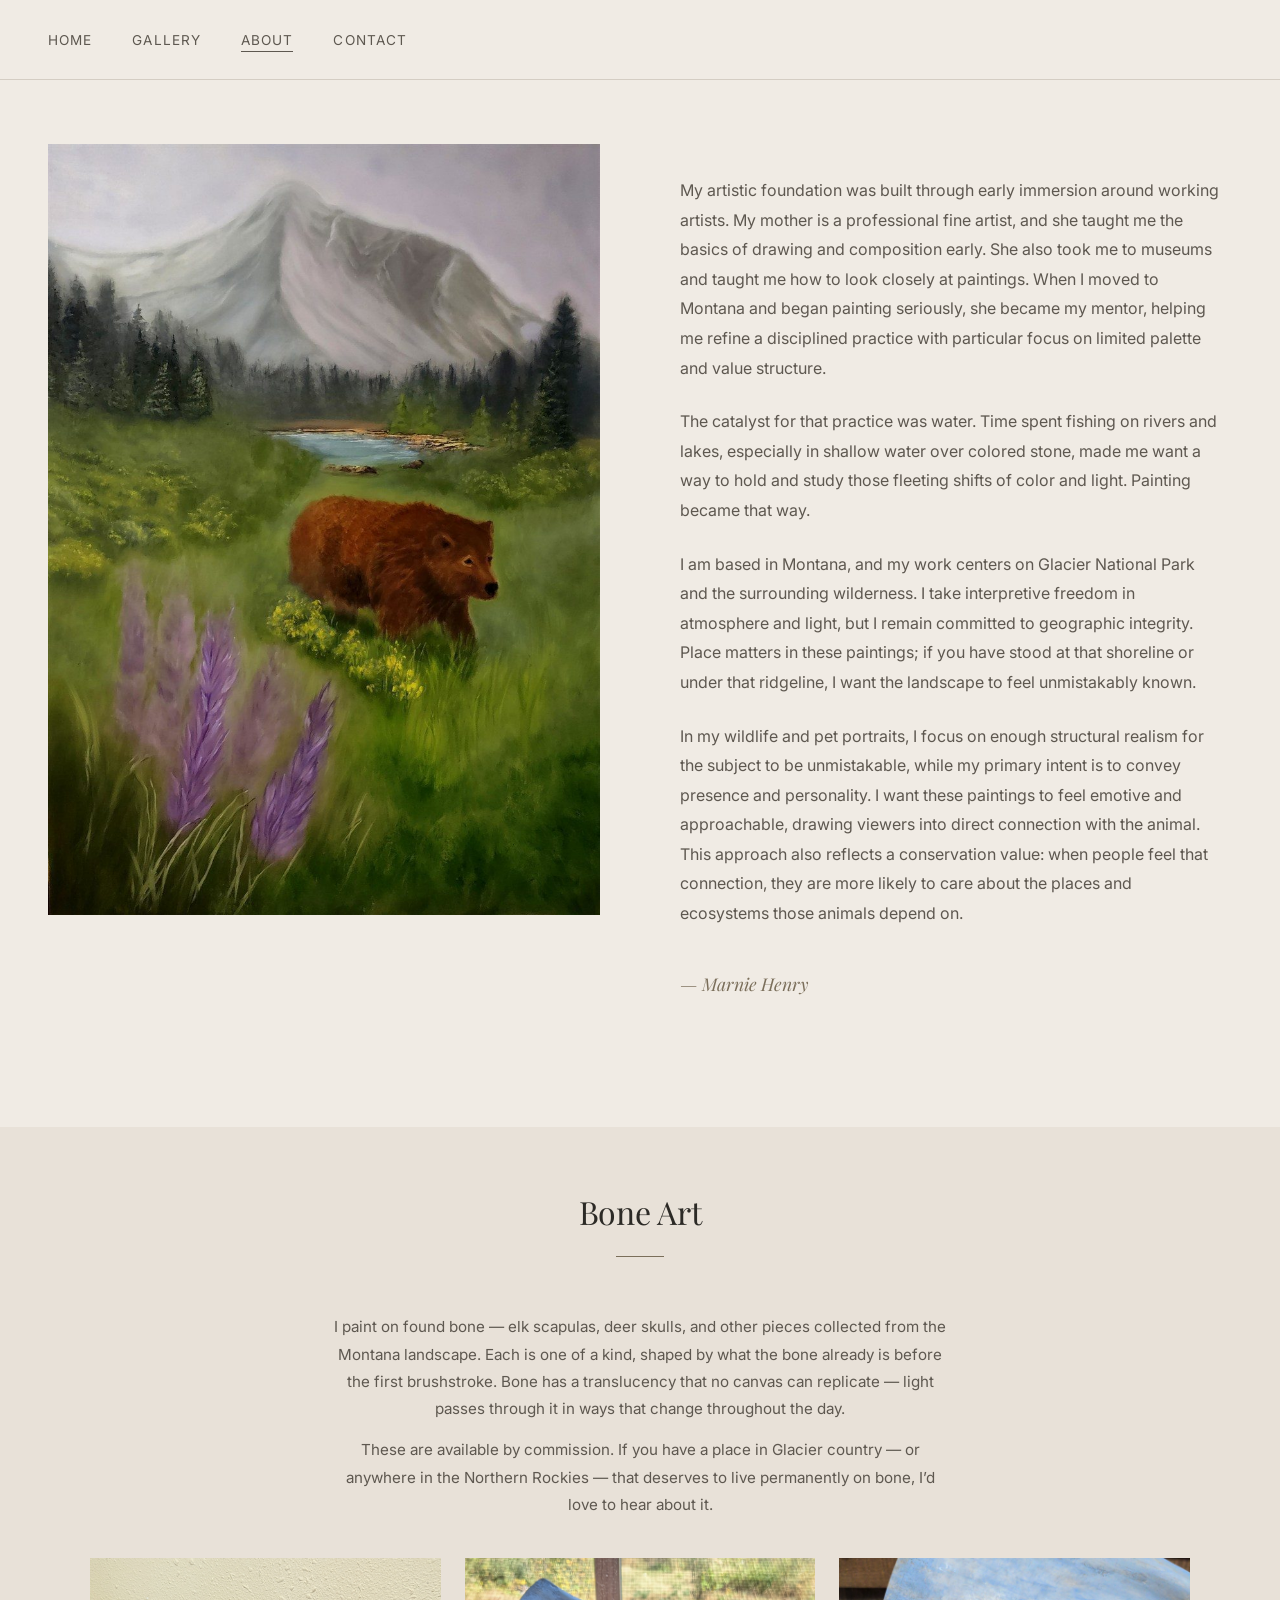
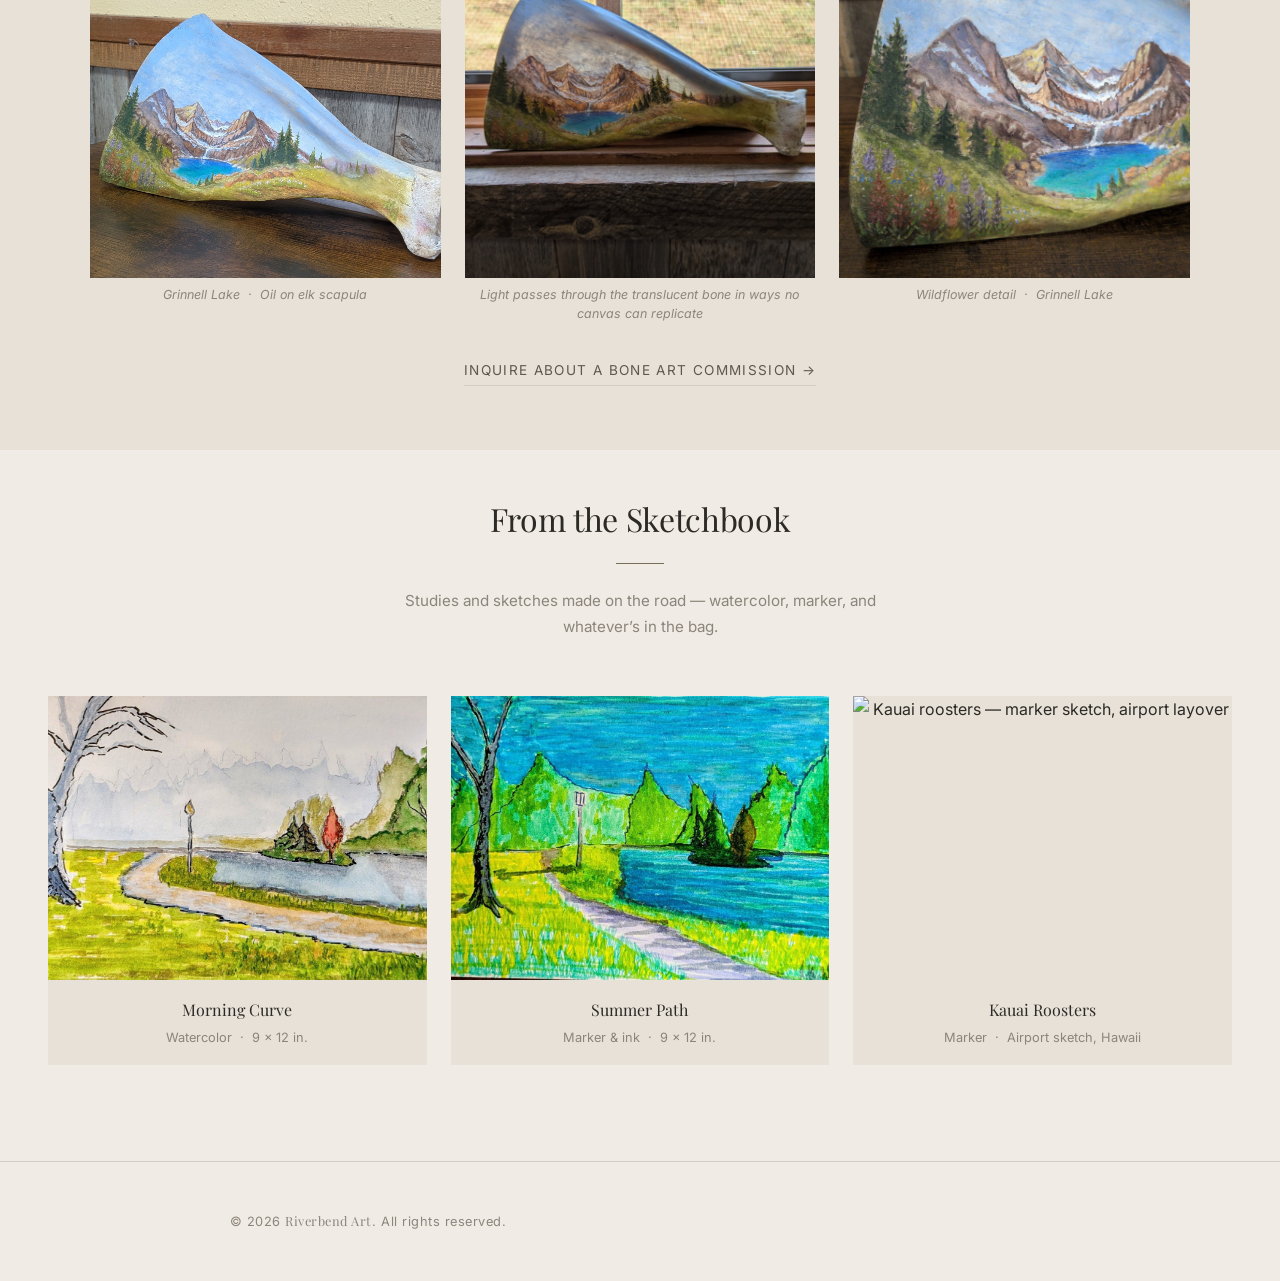
==== commit 15ceec05: "Add Bone Art section to About page" ====
--- a/about.html
+++ b/about.html
@@ -68,6 +68,40 @@
         </div>
     </section>
 
+    <!-- Bone Art Section -->
+    <section class="section section--centered bone-art">
+        <div class="section__inner">
+            <header class="section__header">
+                <h2 class="section__title">Bone Art</h2>
+                <hr class="section__divider">
+            </header>
+
+            <div class="bone-art__intro">
+                <p>I paint on found bone &mdash; elk scapulas, deer skulls, and other pieces collected from the Montana landscape. Each is one of a kind, shaped by what the bone already is before the first brushstroke. Bone has a translucency that no canvas can replicate &mdash; light passes through it in ways that change throughout the day.</p>
+                <p>These are available by commission. If you have a place in Glacier country &mdash; or anywhere in the Northern Rockies &mdash; that deserves to live permanently on bone, I&rsquo;d love to hear about it.</p>
+            </div>
+
+            <div class="bone-art__gallery bone-art__gallery--three">
+                <div class="bone-art__photo">
+                    <img src="images/Bone Art_Grinnel_Scapula.jpg" alt="Grinnell Lake painted on elk scapula" class="bone-art__img" loading="lazy">
+                    <p class="bone-art__caption">Grinnell Lake &nbsp;&middot;&nbsp; Oil on elk scapula</p>
+                </div>
+                <div class="bone-art__photo">
+                    <img src="images/Elk_Scapula_Window.jpg" alt="Light shining through the translucent scapula" class="bone-art__img" loading="lazy">
+                    <p class="bone-art__caption">Light passes through the translucent bone in ways no canvas can replicate</p>
+                </div>
+                <div class="bone-art__photo">
+                    <img src="images/Bone Art_Grinnel_Flowersupclose.jpg" alt="Wildflower detail on elk scapula painting" class="bone-art__img" loading="lazy">
+                    <p class="bone-art__caption">Wildflower detail &nbsp;&middot;&nbsp; Grinnell Lake</p>
+                </div>
+            </div>
+
+            <div class="bone-art__cta">
+                <a href="contact.html" class="commission__cta">Inquire about a bone art commission &rarr;</a>
+            </div>
+        </div>
+    </section>
+
     <!-- Sketchbook Section -->
     <section class="section section--centered sketchbook">
         <div class="section__inner">
@@ -117,6 +151,6 @@
         <p class="footer__text">&copy; 2026 <span class="footer__brand">Riverbend Art</span>. All rights reserved.</p>
     </footer>
 
-    <script src="js/main.js"></script>
+    <script src="js/main.js?v=20260606a"></script>
 </body>
 </html>
--- a/css/style.css
+++ b/css/style.css
@@ -285,6 +285,23 @@
     text-shadow: 0 1px 10px rgba(0,0,0,0.3);
 }
 
+.hero__prints-link {
+    display: inline-block;
+    margin-top: 1.5rem;
+    font-size: 0.85rem;
+    letter-spacing: 0.1em;
+    text-transform: uppercase;
+    color: rgba(255,255,255,0.92);
+    border-bottom: 1px solid rgba(255,255,255,0.6);
+    padding-bottom: 3px;
+    transition: color 0.25s ease, border-color 0.25s ease;
+}
+
+.hero__prints-link:hover {
+    color: rgba(255,255,255,1);
+    border-color: rgba(255,255,255,0.8);
+}
+
 /* --- Sections --- */
 .section {
     padding: 6rem 3rem;
@@ -311,6 +328,9 @@
 .section__subtitle {
     color: var(--color-text-light);
     font-size: 1rem;
+    max-width: 560px;
+    margin-left: auto;
+    margin-right: auto;
 }
 
 .section__divider {
@@ -411,6 +431,17 @@
     color: var(--color-text);
     margin-top: 0.35rem;
     letter-spacing: 0.01em;
+}
+
+.grid__cta {
+    font-size: 0.72rem;
+    letter-spacing: 0.04em;
+    color: var(--color-accent);
+    margin-top: 0.3rem;
+}
+
+.grid__item:hover .grid__cta {
+    text-decoration: underline;
 }
 
 /* --- Original Painting Buy Panel (lightbox) --- */
@@ -631,6 +662,136 @@
     border-color: var(--color-accent);
 }
 
+.home-cta__link--prints {
+    display: block;
+    margin-top: 1rem;
+    font-size: 0.82rem;
+    color: var(--color-text-light);
+    border-color: var(--color-border);
+}
+
+.home-cta__payment-note {
+    font-size: 0.72rem;
+    color: var(--color-text-muted);
+    letter-spacing: 0.03em;
+    margin-top: 0.75rem;
+}
+
+/* --- Glacier Glow Series (home page) --- */
+.glacier-glow__intro {
+    max-width: 660px;
+    margin: 0 auto 2.5rem;
+    text-align: center;
+    line-height: 1.8;
+    color: var(--color-text-light);
+}
+
+.glacier-glow__intro p {
+    margin-bottom: 0.75rem;
+    font-size: 0.95rem;
+}
+
+.glacier-glow__intro p:last-child {
+    margin-bottom: 0;
+}
+
+.glacier-glow__collector-offer {
+    margin: 2rem auto 0;
+    max-width: 580px;
+    text-align: center;
+    padding: 1.25rem 1.5rem;
+    border: 1px solid var(--color-border);
+    background: var(--color-bg-warm);
+    font-size: 0.875rem;
+    color: var(--color-text);
+    line-height: 1.7;
+}
+
+.glacier-glow__collector-link {
+    color: var(--color-accent);
+    text-decoration: none;
+    white-space: nowrap;
+}
+
+.glacier-glow__collector-link:hover {
+    text-decoration: underline;
+}
+
+/* --- Glacier Glow filter button --- */
+.filters__btn--series {
+    border-color: var(--color-accent);
+    color: var(--color-accent);
+}
+
+
+/* --- Commission Section (home page) --- */
+.section--commission {
+    background: var(--color-bg-warm);
+    padding-top: 5rem;
+    padding-bottom: 5rem;
+}
+
+.section__inner--two-col {
+    display: grid;
+    grid-template-columns: 1fr 1fr;
+    gap: 4rem;
+    align-items: center;
+    max-width: var(--max-width);
+    margin: 0 auto;
+    padding: 0 var(--side-padding);
+}
+
+.commission__image-wrap {
+    overflow: hidden;
+}
+
+.commission__image {
+    width: 100%;
+    height: auto;
+    display: block;
+    object-fit: cover;
+}
+
+.commission__label {
+    display: block;
+    font-size: 0.7rem;
+    letter-spacing: 0.1em;
+    text-transform: uppercase;
+    color: var(--color-accent);
+    margin-bottom: 0.75rem;
+    font-style: italic;
+}
+
+.commission__title {
+    font-family: var(--font-serif);
+    font-size: 1.75rem;
+    font-weight: 400;
+    color: var(--color-text);
+    margin-bottom: 1.25rem;
+}
+
+.commission__text {
+    font-size: 0.95rem;
+    color: var(--color-text-light);
+    line-height: 1.75;
+    margin-bottom: 2rem;
+}
+
+.commission__cta {
+    display: inline-block;
+    font-size: 0.85rem;
+    letter-spacing: 0.1em;
+    text-transform: uppercase;
+    color: var(--color-text-light);
+    border-bottom: 1px solid var(--color-border);
+    padding-bottom: 3px;
+    transition: color 0.25s ease, border-color 0.25s ease;
+}
+
+.commission__cta:hover {
+    color: var(--color-text);
+    border-color: var(--color-accent);
+}
 
 
 /* --- About Page --- */
@@ -693,6 +854,77 @@
     font-style: italic;
     font-size: 1.1rem;
     color: var(--color-accent);
+}
+
+/* --- Bone Art Section (About Page) --- */
+.bone-art {
+    background: var(--color-bg-warm);
+    padding-top: 4rem;
+    padding-bottom: 4rem;
+}
+
+.bone-art__intro {
+    max-width: 620px;
+    margin: 0 auto 2.5rem;
+    color: var(--color-text-light);
+    font-size: 0.95rem;
+    line-height: 1.8;
+}
+
+.bone-art__intro p {
+    margin-bottom: 0.85rem;
+}
+
+.bone-art__intro p:last-child {
+    margin-bottom: 0;
+}
+
+.bone-art__gallery {
+    display: grid;
+    grid-template-columns: 1fr 1fr;
+    gap: 1.5rem;
+    max-width: 860px;
+    margin: 0 auto 2rem;
+}
+
+.bone-art__gallery--three {
+    grid-template-columns: 1fr 1fr 1fr;
+    max-width: 1100px;
+}
+
+.bone-art__photo {
+    display: flex;
+    flex-direction: column;
+}
+
+.bone-art__img {
+    width: 100%;
+    height: 320px;
+    object-fit: cover;
+    display: block;
+}
+
+.bone-art__caption {
+    font-size: 0.78rem;
+    color: var(--color-text-muted);
+    font-style: italic;
+    margin-top: 0.5rem;
+    text-align: center;
+    line-height: 1.5;
+}
+
+.bone-art__cta {
+    margin-top: 1rem;
+}
+
+@media (max-width: 768px) {
+    .bone-art__gallery,
+    .bone-art__gallery--three {
+        grid-template-columns: 1fr;
+    }
+    .bone-art__img {
+        height: 260px;
+    }
 }
 
 /* --- Sketchbook Section (About Page) --- */
@@ -899,6 +1131,13 @@
     display: flex;
     align-items: center;
     justify-content: center;
+}
+
+@media (max-width: 1024px) {
+    .lightbox--active {
+        align-items: flex-start; /* prevent top-overflow on mobile */
+        padding-top: 1rem;
+    }
 }
 
 .lightbox__inner {
@@ -1005,7 +1244,8 @@
     }
 
     .about__layout,
-    .contact__layout {
+    .contact__layout,
+    .section__inner--two-col {
         grid-template-columns: 1fr;
         gap: 3rem;
     }
@@ -1112,6 +1352,11 @@
     .grid--gallery {
         grid-template-columns: 1fr;
         gap: 2rem;
+    }
+
+    .section--commission {
+        padding-top: 3rem;
+        padding-bottom: 3rem;
     }
 
     .hero__content {
@@ -1605,6 +1850,188 @@
     cursor: default;
 }
 
+.print-panel__preview {
+    margin-bottom: 1.25rem;
+    text-align: center;
+    background: #f5f3f0;
+    padding: 0.75rem 0.75rem 0.5rem;
+}
+
+.print-panel__preview canvas {
+    display: block;
+    margin: 0 auto;
+    max-width: 100%;
+}
+
+.print-panel__preview-note {
+    font-size: 0.70rem;
+    color: var(--color-text-muted);
+    font-style: italic;
+    margin-top: 0.5rem;
+}
+
+/* ============================================================
+   ROOM VISUALIZER (within print order panel)
+   ============================================================ */
+.room-preview {
+    margin-bottom: 1.25rem;
+}
+
+.room-preview__label {
+    font-size: 0.75rem;
+    letter-spacing: 0.1em;
+    text-transform: uppercase;
+    color: var(--color-text-muted);
+    margin-bottom: 0.6rem;
+}
+
+.room-preview__scenes {
+    display: flex;
+    flex-wrap: wrap;
+    gap: 6px;
+    margin-bottom: 0.6rem;
+}
+
+.room-preview__scene-btn {
+    flex: 0 0 auto;
+    background: none;
+    border: 2px solid transparent;
+    padding: 2px;
+    cursor: pointer;
+    display: flex;
+    flex-direction: column;
+    align-items: center;
+    gap: 3px;
+    transition: border-color 0.2s;
+    border-radius: 2px;
+}
+
+.room-preview__scene-btn img {
+    width: 52px;
+    height: 36px;
+    object-fit: cover;
+    display: block;
+}
+
+.room-preview__scene-btn span {
+    font-size: 0.58rem;
+    letter-spacing: 0.06em;
+    text-transform: uppercase;
+    color: var(--color-text-muted);
+    white-space: nowrap;
+}
+
+.room-preview__scene-btn--active  { border-color: var(--color-text); }
+
+.room-preview__scene-btn:hover:not(.room-preview__scene-btn--active) {
+    border-color: var(--color-border);
+}
+
+.room-preview__canvas-wrap {
+    text-align: center;
+    background: #f5f3f0;
+    padding: 0.5rem;
+}
+
+.room-preview__canvas-wrap canvas {
+    display: block;
+    margin: 0 auto;
+    max-width: 100%;
+    height: auto;
+}
+
+.room-preview__caption {
+    font-size: 0.70rem;
+    color: var(--color-text-muted);
+    font-style: italic;
+    margin-top: 0.4rem;
+    text-align: center;
+}
+
+.room-preview__zoom-row {
+    text-align: center;
+    margin-top: 0.4rem;
+}
+
+.room-preview__zoom-btn {
+    background: none;
+    border: 1px solid var(--color-border);
+    padding: 0.3rem 0.75rem;
+    font-size: 0.68rem;
+    letter-spacing: 0.06em;
+    color: var(--color-text-muted);
+    cursor: pointer;
+    transition: border-color 0.2s, color 0.2s;
+}
+
+.room-preview__zoom-btn:hover {
+    border-color: var(--color-accent);
+    color: var(--color-accent);
+}
+
+/* ============================================================
+   LIMITED EDITION — gallery badge + print panel notice
+   ============================================================ */
+.grid__le-badge {
+    display: inline-block;
+    font-size: 0.62rem;
+    letter-spacing: 0.12em;
+    text-transform: uppercase;
+    color: var(--color-white);
+    background: var(--color-accent);
+    padding: 0.18rem 0.5rem;
+    margin-bottom: 0.2rem;
+}
+
+.le-notice {
+    background: #f5f2ec;
+    border: 1px solid var(--color-border);
+    border-left: 3px solid var(--color-accent);
+    padding: 0.75rem 0.85rem;
+    margin-bottom: 1.25rem;
+}
+
+.le-notice--urgent {
+    background: #fdf6ec;
+    border-color: #e8a04a;
+    border-left-color: #c47c1a;
+}
+
+.le-notice__title {
+    font-size: 0.68rem;
+    letter-spacing: 0.1em;
+    text-transform: uppercase;
+    color: var(--color-accent);
+    margin-bottom: 0.3rem;
+}
+
+.le-notice__detail {
+    font-size: 0.82rem;
+    color: var(--color-text);
+    line-height: 1.5;
+    margin-bottom: 0.35rem;
+}
+
+.le-notice__counter {
+    font-size: 0.78rem;
+    color: var(--color-text-muted);
+    font-style: italic;
+}
+
+.le-notice__counter--urgent {
+    color: #c47c1a;
+    font-weight: 500;
+    font-style: normal;
+}
+
+.print-panel__add-btn--sold-out,
+.print-panel__add-btn--sold-out:hover {
+    background: var(--color-border);
+    border-color: var(--color-border);
+    color: var(--color-text-muted);
+    cursor: not-allowed;
+}
+
 /* ============================================================
    RESPONSIVE — Cart + Print Panel
    ============================================================ */
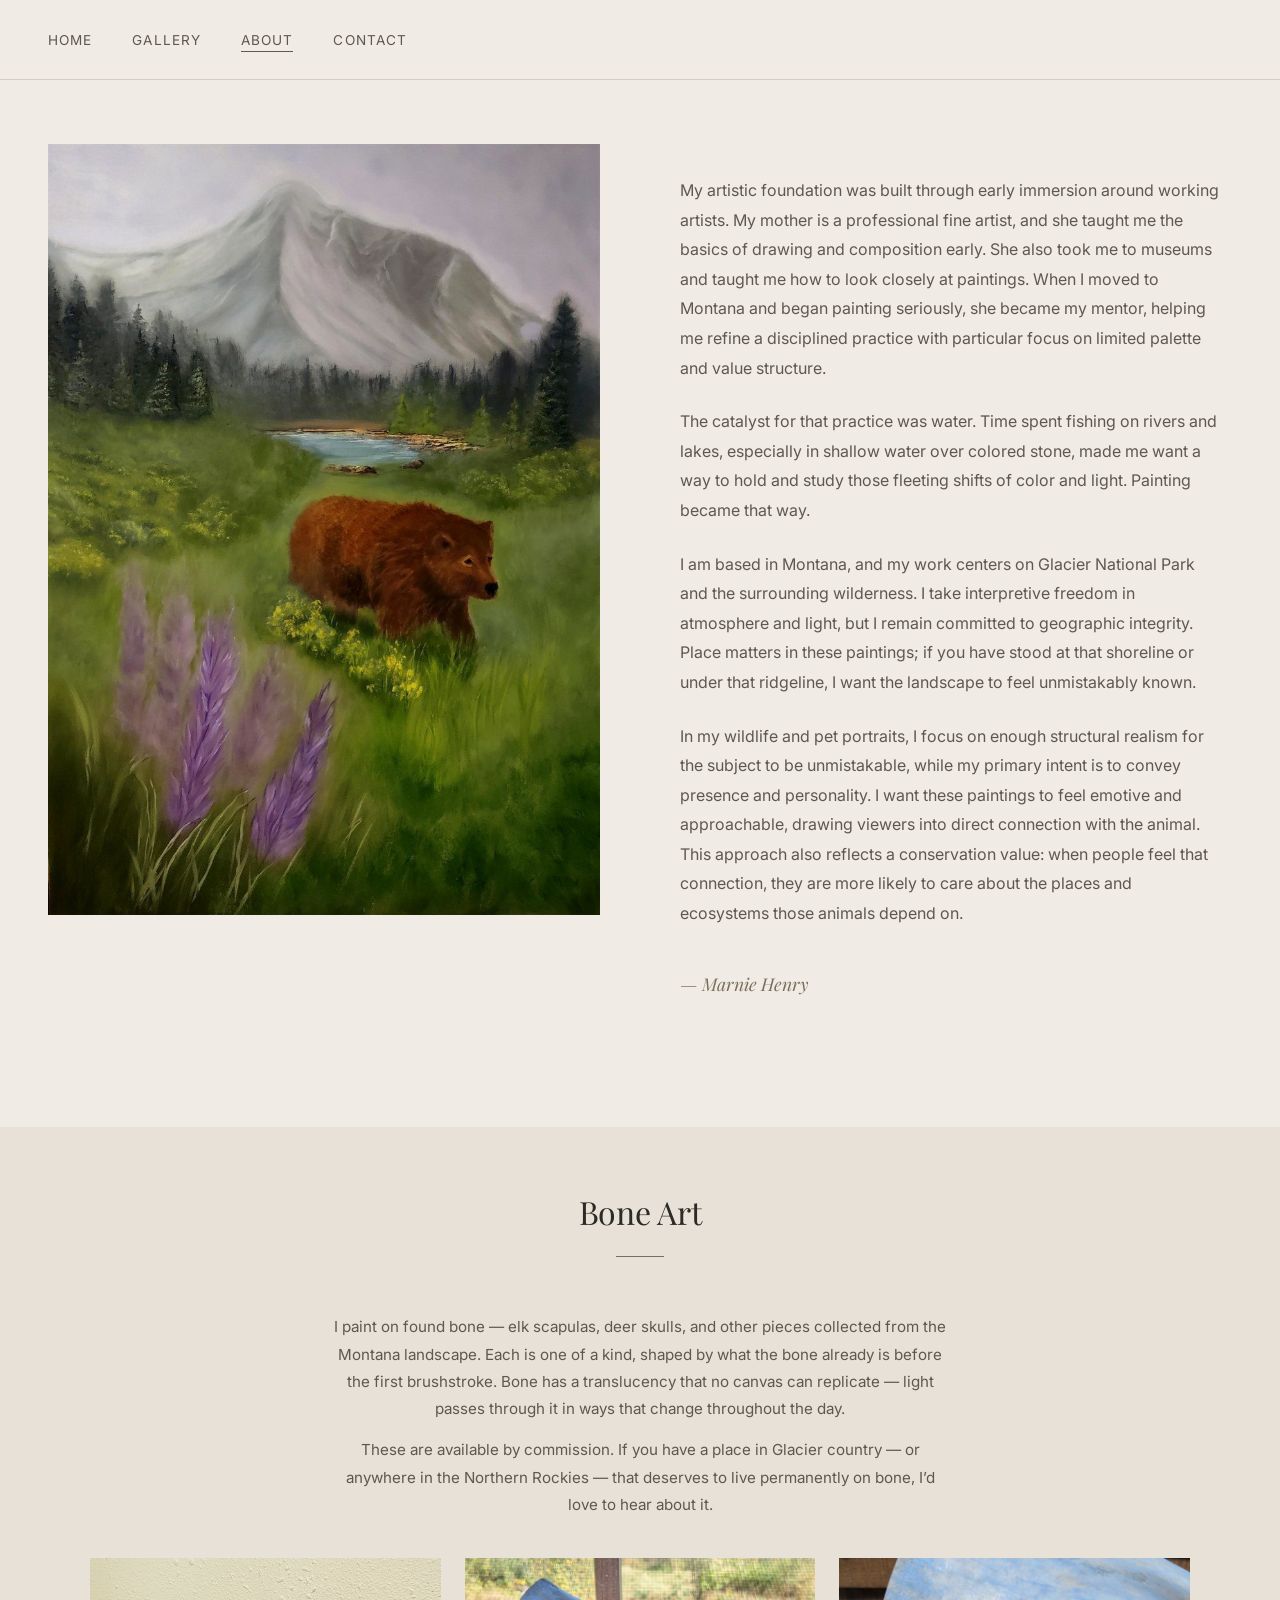
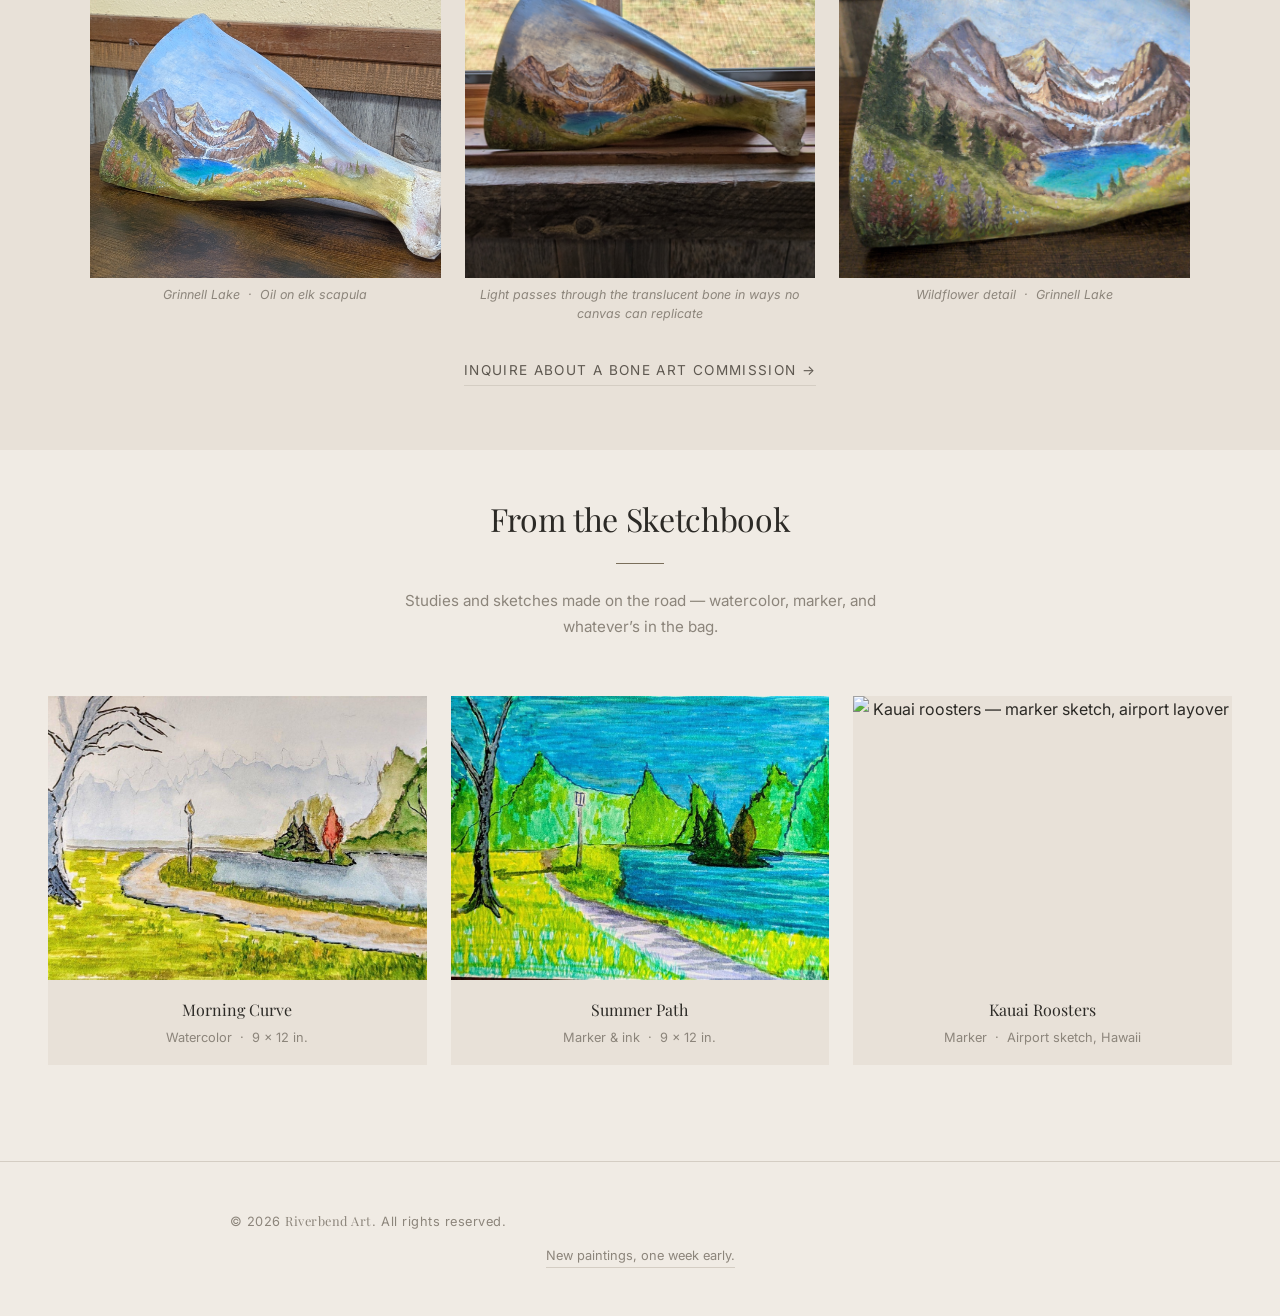
==== commit 26cf2165: "Add Buttondown collector email signup to contact page and footer" ====
--- a/about.html
+++ b/about.html
@@ -149,6 +149,7 @@
     <!-- Footer -->
     <footer class="footer">
         <p class="footer__text">&copy; 2026 <span class="footer__brand">Riverbend Art</span>. All rights reserved.</p>
+        <a href="contact.html#collector-signup" class="footer__signup-link">New paintings, one week early.</a>
     </footer>
 
     <script src="js/main.js?v=20260606a"></script>
--- a/css/style.css
+++ b/css/style.css
@@ -1233,6 +1233,154 @@
     font-weight: 400;
 }
 
+.footer__signup-link {
+    display: inline-block;
+    margin-top: 0.75rem;
+    font-size: 0.8rem;
+    color: var(--color-text-muted);
+    border-bottom: 1px solid var(--color-border);
+    transition: border-color 0.3s ease, color 0.3s ease;
+}
+
+.footer__signup-link:hover {
+    color: var(--color-text);
+    border-color: var(--color-text);
+}
+
+/* --- Collector Email Signup --- */
+.collector-signup {
+    background: var(--color-bg-warm);
+    border-top: 1px solid var(--color-border);
+}
+
+.collector-signup__inner {
+    max-width: 560px;
+}
+
+.collector-signup__headline {
+    font-family: var(--font-serif);
+    font-size: 1.9rem;
+    color: var(--color-text);
+    margin-bottom: 1rem;
+}
+
+.collector-signup__body {
+    color: var(--color-text-light);
+    line-height: 1.8;
+    margin-bottom: 2rem;
+}
+
+.collector-signup__row {
+    display: flex;
+    gap: 0.75rem;
+    justify-content: center;
+    flex-wrap: wrap;
+}
+
+.collector-signup__input {
+    flex: 1 1 260px;
+    padding: 0.85rem 1rem;
+    font-family: var(--font-sans);
+    font-size: 1rem;
+    color: var(--color-text);
+    background: var(--color-white);
+    border: 1px solid var(--color-border);
+    outline: none;
+    transition: border-color 0.3s ease;
+}
+
+.collector-signup__input:focus {
+    border-color: var(--color-accent);
+}
+
+.collector-signup__input::placeholder {
+    color: var(--color-text-muted);
+}
+
+.collector-signup__input--invalid {
+    border-color: #b3452f;
+}
+
+.collector-signup__submit {
+    flex: 0 0 auto;
+    padding: 0.9rem 2rem;
+    font-family: var(--font-sans);
+    font-size: 0.85rem;
+    letter-spacing: 0.08em;
+    text-transform: uppercase;
+    color: var(--color-white);
+    background: var(--color-text);
+    border: 1px solid var(--color-text);
+    cursor: pointer;
+    transition: all 0.3s ease;
+}
+
+.collector-signup__submit:hover {
+    background: transparent;
+    color: var(--color-text);
+}
+
+.collector-signup__error {
+    margin-top: 0.75rem;
+    font-size: 0.85rem;
+    color: #b3452f;
+}
+
+.collector-signup__fineprint {
+    margin-top: 1rem;
+    font-size: 0.8rem;
+    color: var(--color-text-muted);
+}
+
+.collector-signup__credit {
+    margin-top: 1.25rem;
+    font-size: 0.75rem;
+}
+
+.collector-signup__credit a {
+    color: var(--color-text-muted);
+    border-bottom: 1px solid var(--color-border);
+    transition: border-color 0.3s ease, color 0.3s ease;
+}
+
+.collector-signup__credit a:hover {
+    color: var(--color-text);
+    border-color: var(--color-text);
+}
+
+.collector-signup__success {
+    font-family: var(--font-serif);
+    font-size: 1.1rem;
+    color: var(--color-text);
+}
+
+.collector-signup__frame {
+    display: none;
+}
+
+.visually-hidden {
+    position: absolute;
+    width: 1px;
+    height: 1px;
+    padding: 0;
+    margin: -1px;
+    overflow: hidden;
+    clip: rect(0, 0, 0, 0);
+    white-space: nowrap;
+    border: 0;
+}
+
+@media (max-width: 480px) {
+    .collector-signup__row {
+        flex-direction: column;
+    }
+
+    .collector-signup__input,
+    .collector-signup__submit {
+        width: 100%;
+    }
+}
+
 /* --- Utility --- */
 .spacer { height: var(--nav-height); }
 
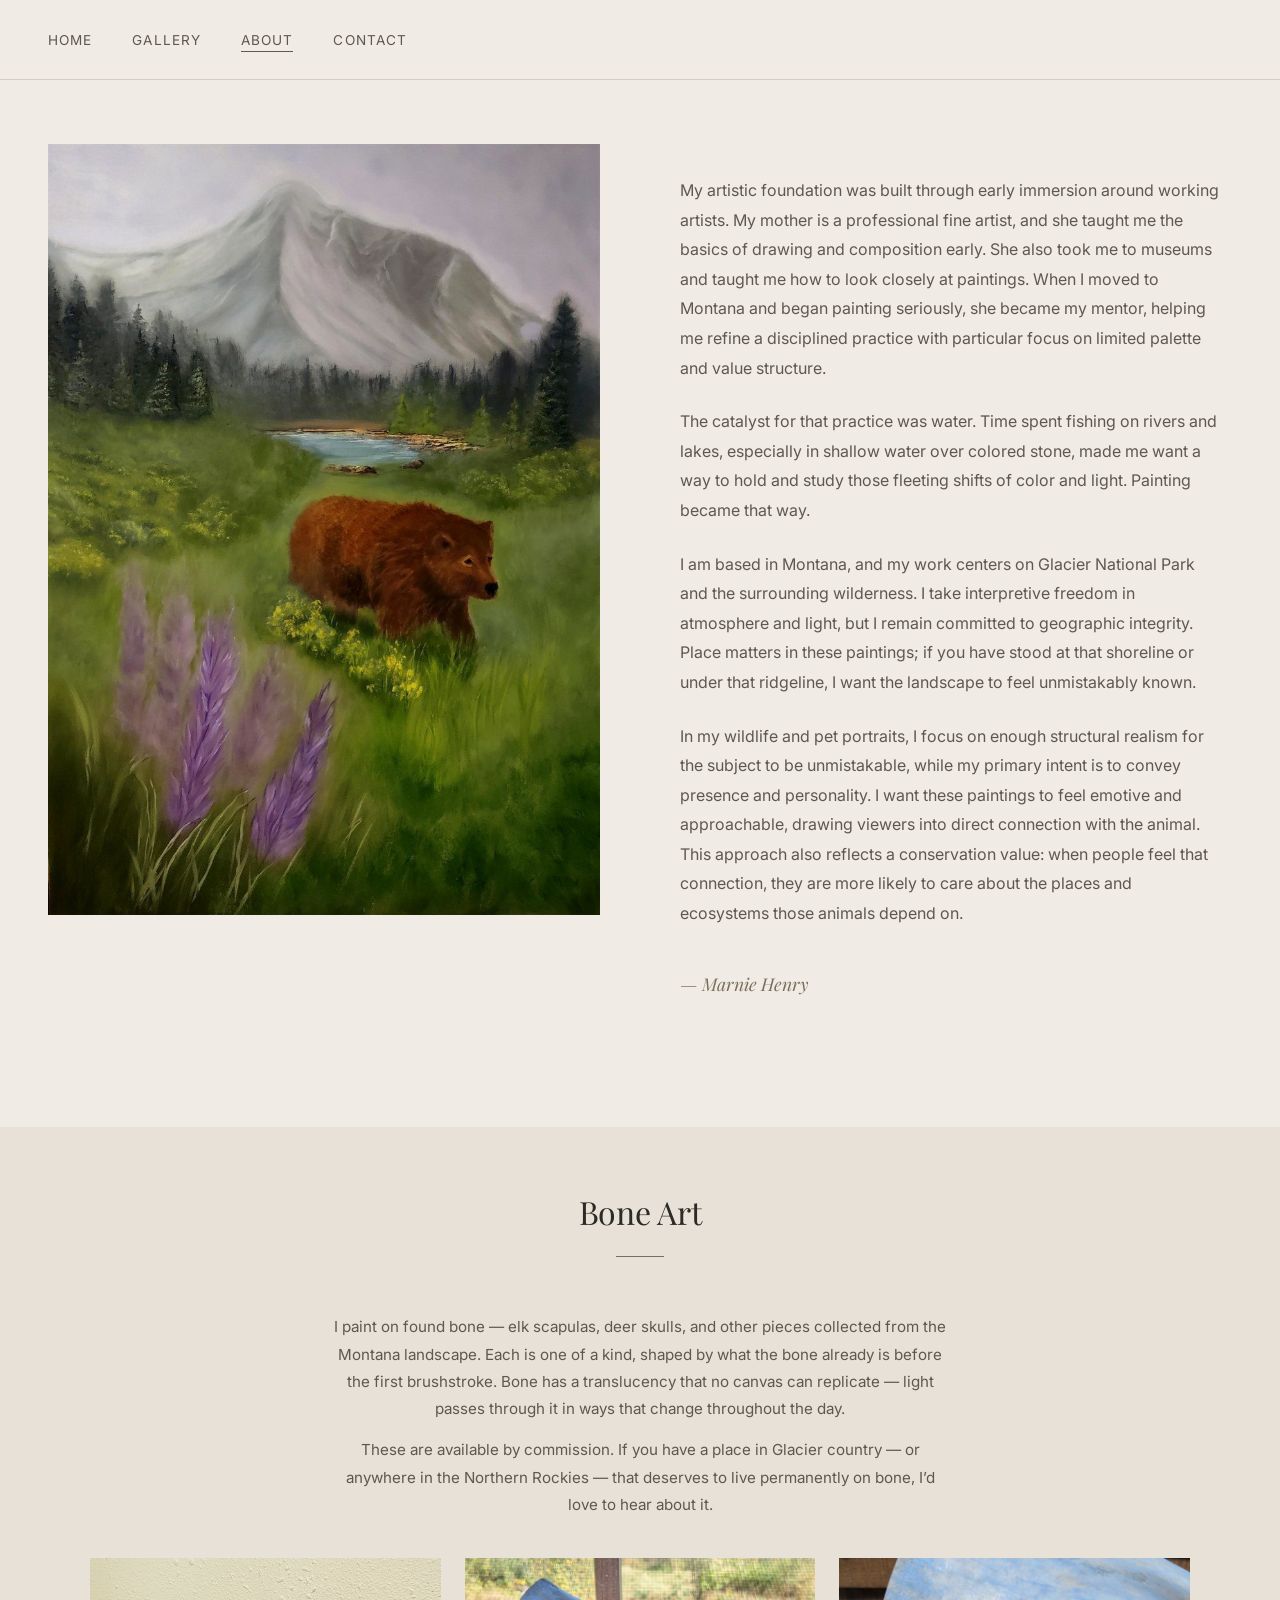
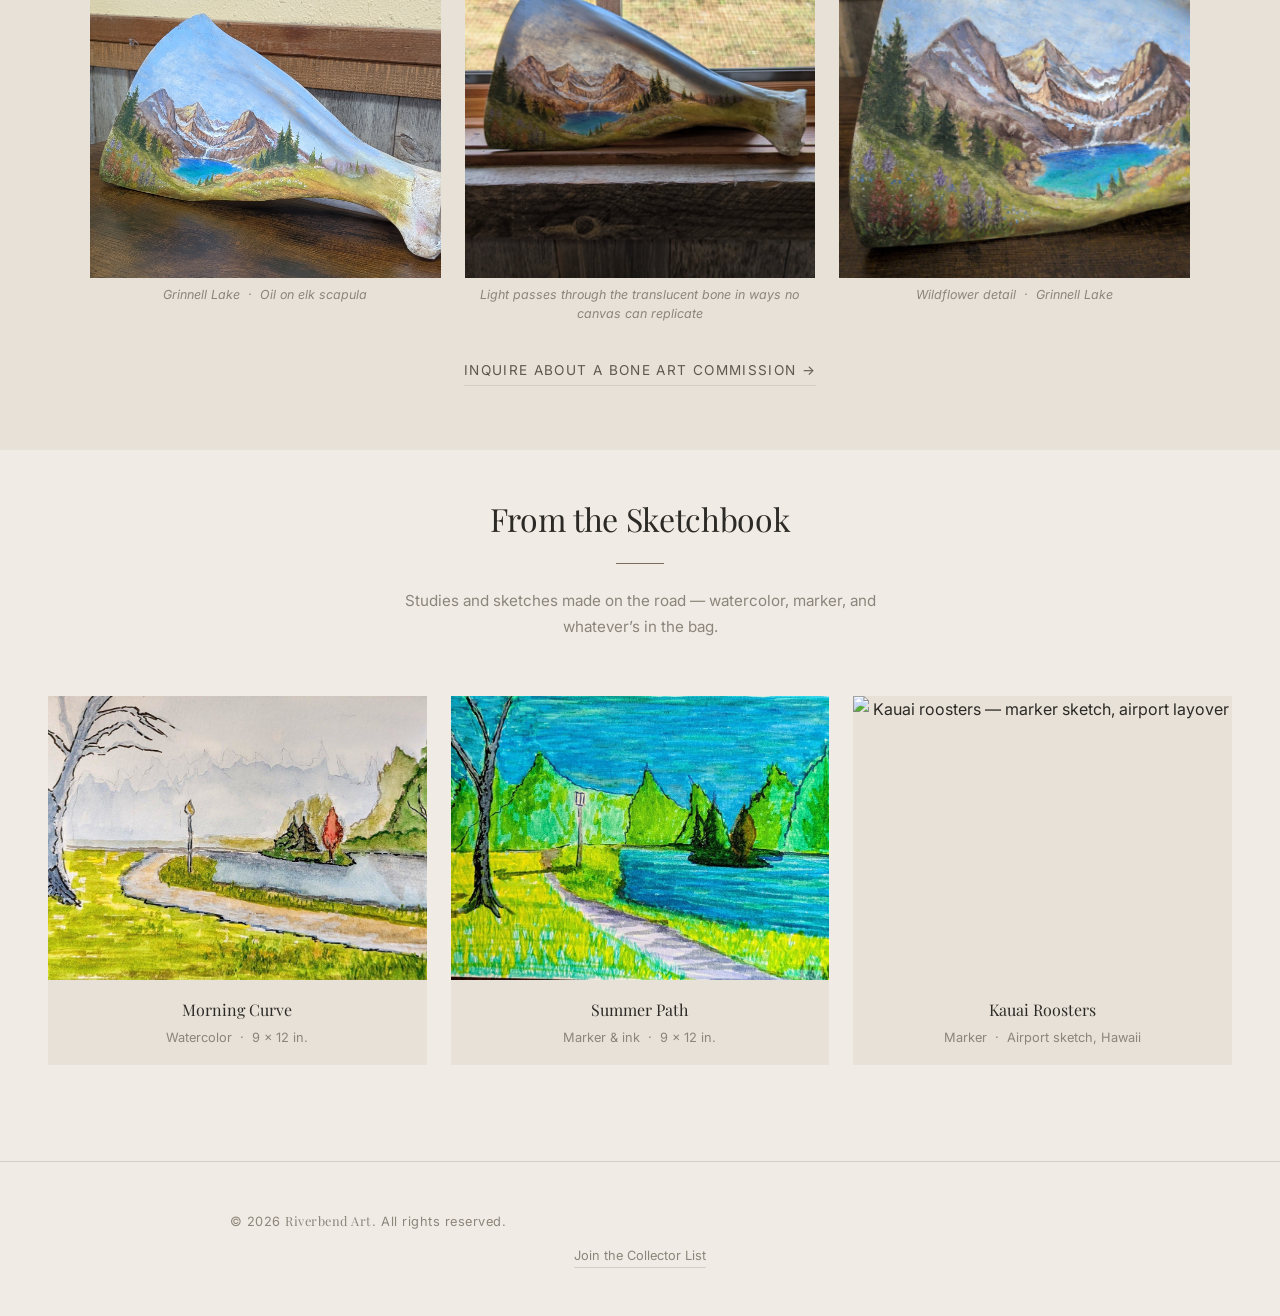
==== commit dce0fc4c: "Clarify footer signup link text" ====
--- a/about.html
+++ b/about.html
@@ -149,7 +149,7 @@
     <!-- Footer -->
     <footer class="footer">
         <p class="footer__text">&copy; 2026 <span class="footer__brand">Riverbend Art</span>. All rights reserved.</p>
-        <a href="contact.html#collector-signup" class="footer__signup-link">New paintings, one week early.</a>
+        <a href="contact.html#collector-signup" class="footer__signup-link">Join the Collector List</a>
     </footer>
 
     <script src="js/main.js?v=20260606a"></script>
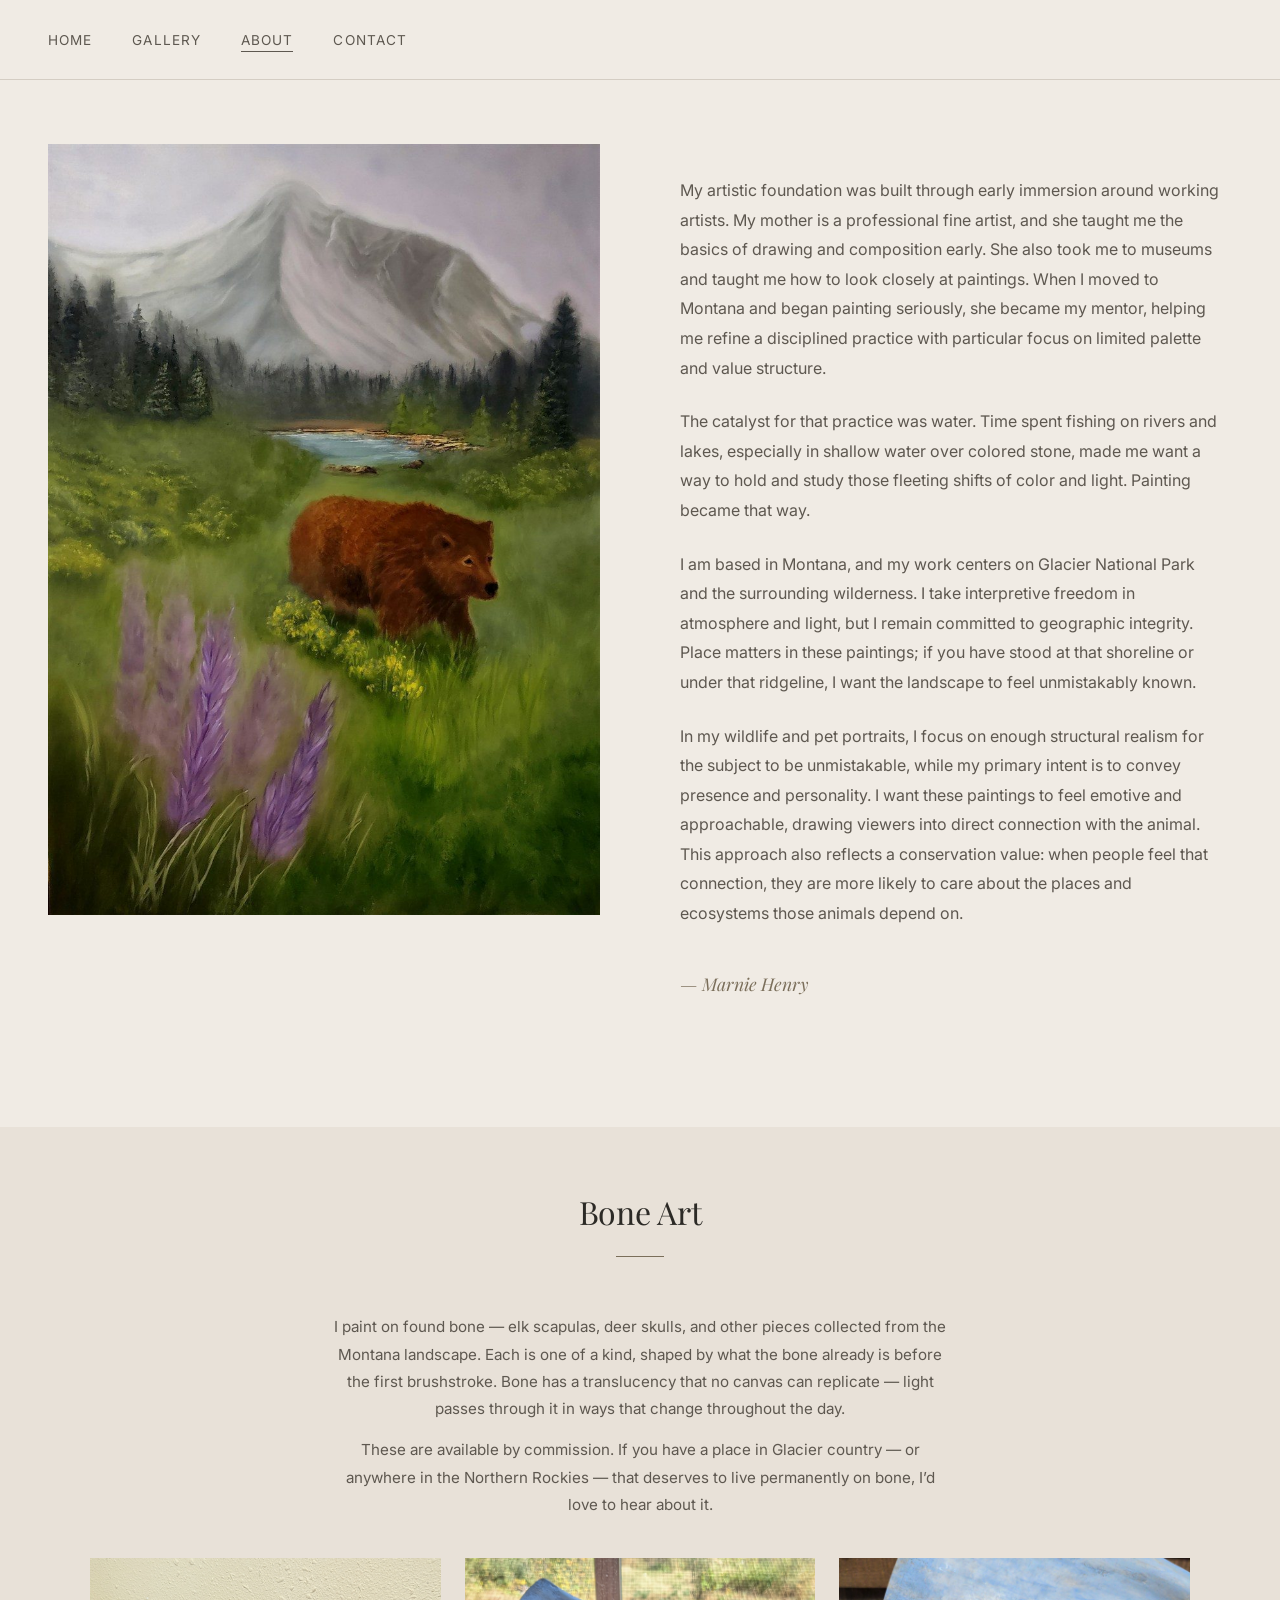
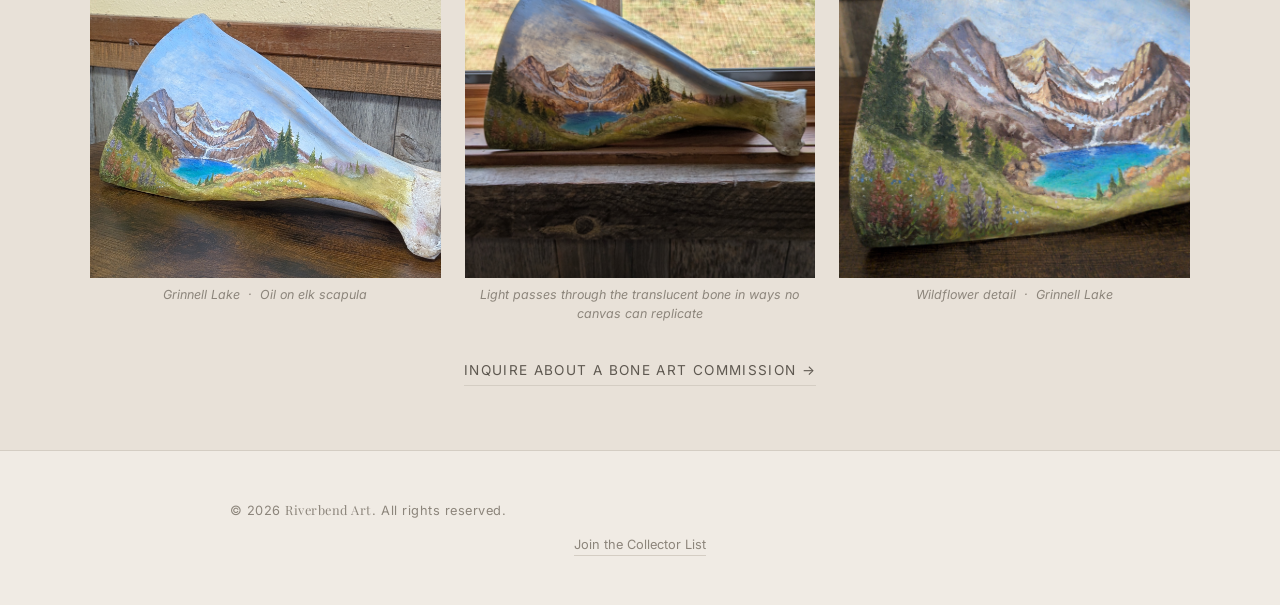
==== commit c956bb26: "Remove Sketchbook section from about page" ====
--- a/about.html
+++ b/about.html
@@ -102,50 +102,6 @@
         </div>
     </section>
 
-    <!-- Sketchbook Section -->
-    <section class="section section--centered sketchbook">
-        <div class="section__inner">
-            <header class="section__header">
-                <h2 class="section__title">From the Sketchbook</h2>
-                <hr class="section__divider">
-                <p class="sketchbook__intro">Studies and sketches made on the road &mdash; watercolor, marker, and whatever&rsquo;s in the bag.</p>
-            </header>
-            <div class="grid grid--home">
-
-                <div class="sketchbook__item">
-                    <div class="grid__image-wrapper grid__image-wrapper--landscape">
-                        <img src="images/PXL_20260329_203856551.JPG" alt="Morning Curve — watercolor sketch" class="grid__image" loading="lazy">
-                    </div>
-                    <div class="grid__caption">
-                        <div class="grid__title">Morning Curve</div>
-                        <div class="grid__meta">Watercolor &nbsp;&middot;&nbsp; 9 &times; 12 in.</div>
-                    </div>
-                </div>
-
-                <div class="sketchbook__item">
-                    <div class="grid__image-wrapper grid__image-wrapper--landscape">
-                        <img src="images/PXL_20260330_145327373.JPG" alt="Summer Path — marker and ink sketch" class="grid__image" loading="lazy">
-                    </div>
-                    <div class="grid__caption">
-                        <div class="grid__title">Summer Path</div>
-                        <div class="grid__meta">Marker &amp; ink &nbsp;&middot;&nbsp; 9 &times; 12 in.</div>
-                    </div>
-                </div>
-
-                <div class="sketchbook__item">
-                    <div class="grid__image-wrapper grid__image-wrapper--landscape">
-                        <img src="images/PXL_20260427_152226569.MProoster.jpg" alt="Kauai roosters — marker sketch, airport layover" class="grid__image" loading="lazy" style="object-position: top center;">
-                    </div>
-                    <div class="grid__caption">
-                        <div class="grid__title">Kauai Roosters</div>
-                        <div class="grid__meta">Marker &nbsp;&middot;&nbsp; Airport sketch, Hawaii</div>
-                    </div>
-                </div>
-
-            </div>
-        </div>
-    </section>
-
     <!-- Footer -->
     <footer class="footer">
         <p class="footer__text">&copy; 2026 <span class="footer__brand">Riverbend Art</span>. All rights reserved.</p>
--- a/css/style.css
+++ b/css/style.css
@@ -269,6 +269,15 @@
     color: var(--color-white);
 }
 
+.hero__eyebrow {
+    display: block;
+    font-size: 0.8rem;
+    letter-spacing: 0.15em;
+    text-transform: uppercase;
+    color: rgba(255,255,255,0.8);
+    margin-bottom: 0.75rem;
+}
+
 .hero__title {
     font-size: 3.5rem;
     font-weight: 400;
@@ -285,21 +294,51 @@
     text-shadow: 0 1px 10px rgba(0,0,0,0.3);
 }
 
-.hero__prints-link {
+.hero__price-line {
+    margin-top: 1rem;
+    font-size: 0.95rem;
+    letter-spacing: 0.04em;
+    color: rgba(255,255,255,0.92);
+    text-shadow: 0 1px 10px rgba(0,0,0,0.3);
+}
+
+.hero__cta-row {
+    display: flex;
+    flex-wrap: wrap;
+    gap: 1rem;
+    margin-top: 1.75rem;
+}
+
+.hero__cta {
     display: inline-block;
-    margin-top: 1.5rem;
-    font-size: 0.85rem;
+    font-size: 0.8rem;
     letter-spacing: 0.1em;
     text-transform: uppercase;
+    padding: 0.85rem 1.5rem;
+    border: 1px solid rgba(255,255,255,0.75);
+    color: var(--color-white);
+    transition: background-color 0.25s ease, color 0.25s ease, border-color 0.25s ease;
+}
+
+.hero__cta--primary {
+    background: rgba(255,255,255,0.95);
+    color: var(--color-text);
+    border-color: rgba(255,255,255,0.95);
+}
+
+.hero__cta--primary:hover {
+    background: transparent;
+    color: var(--color-white);
+}
+
+.hero__cta--secondary {
+    background: transparent;
     color: rgba(255,255,255,0.92);
-    border-bottom: 1px solid rgba(255,255,255,0.6);
-    padding-bottom: 3px;
-    transition: color 0.25s ease, border-color 0.25s ease;
-}
-
-.hero__prints-link:hover {
-    color: rgba(255,255,255,1);
-    border-color: rgba(255,255,255,0.8);
+}
+
+.hero__cta--secondary:hover {
+    background: rgba(255,255,255,0.12);
+    border-color: rgba(255,255,255,1);
 }
 
 /* --- Sections --- */
@@ -329,6 +368,16 @@
     color: var(--color-text-light);
     font-size: 1rem;
     max-width: 560px;
+    margin-left: auto;
+    margin-right: auto;
+}
+
+.section__note {
+    margin-top: 0.6rem;
+    color: var(--color-text-muted);
+    font-size: 0.82rem;
+    font-style: italic;
+    max-width: 520px;
     margin-left: auto;
     margin-right: auto;
 }
@@ -493,6 +542,44 @@
     color: var(--color-text-muted);
     margin: 0;
     text-align: center;
+}
+
+.orig-panel__contact {
+    font-size: 0.85rem;
+    color: var(--color-text);
+    line-height: 1.6;
+    margin: 0 0 0.75rem;
+    text-align: center;
+}
+
+.orig-panel__contact a {
+    color: var(--color-text);
+    text-decoration: underline;
+}
+
+.sample-room-cta,
+.room-widget-cta {
+    display: block;
+    width: 100%;
+    margin-top: 0.75rem;
+    padding: 0.85rem 1.25rem;
+    font-family: var(--font-sans);
+    font-size: 0.8rem;
+    letter-spacing: 0.08em;
+    text-transform: uppercase;
+    text-align: center;
+    color: var(--color-text);
+    background: transparent;
+    border: 1px solid var(--color-text);
+    cursor: pointer;
+    text-decoration: none;
+    transition: background-color 0.25s ease, color 0.25s ease;
+}
+
+.sample-room-cta:hover,
+.room-widget-cta:hover {
+    background: var(--color-text);
+    color: var(--color-white);
 }
 
 .orig-panel__confirmation {
@@ -793,6 +880,51 @@
     border-color: var(--color-accent);
 }
 
+.commission-grid {
+    display: grid;
+    grid-template-columns: 1fr 1fr;
+    gap: 3rem;
+    max-width: var(--max-width);
+    margin: 0 auto;
+    padding: 0 var(--side-padding);
+}
+
+.commission-item {
+    display: flex;
+    flex-direction: column;
+}
+
+.commission-item .commission__image-wrap {
+    margin-bottom: 1.5rem;
+}
+
+.commission__quote {
+    margin: 1.5rem 0 0;
+    padding-left: 1.25rem;
+    border-left: 2px solid var(--color-accent);
+    font-family: var(--font-serif);
+    font-style: italic;
+    font-size: 0.95rem;
+    color: var(--color-text-light);
+    line-height: 1.75;
+}
+
+.commission__quote-cite {
+    display: block;
+    margin-top: 0.5rem;
+    font-family: var(--font-sans);
+    font-style: normal;
+    font-size: 0.8rem;
+    letter-spacing: 0.05em;
+    text-transform: uppercase;
+    color: var(--color-text);
+}
+
+.commission__cta-wrap {
+    text-align: center;
+    margin-top: 3rem;
+}
+
 
 /* --- About Page --- */
 .about {
@@ -956,10 +1088,6 @@
 }
 
 /* --- Contact Page --- */
-.contact {
-    padding-top: calc(var(--nav-height) + 4rem);
-}
-
 .contact__layout {
     display: grid;
     grid-template-columns: 1fr 1fr;
@@ -1250,7 +1378,8 @@
 /* --- Collector Email Signup --- */
 .collector-signup {
     background: var(--color-bg-warm);
-    border-top: 1px solid var(--color-border);
+    border-bottom: 1px solid var(--color-border);
+    padding-top: calc(var(--nav-height) + 4rem);
 }
 
 .collector-signup__inner {
@@ -1270,21 +1399,34 @@
     margin-bottom: 2rem;
 }
 
-.collector-signup__row {
+.collector-signup__embed {
+    max-width: 420px;
+    margin: 0 auto;
+}
+
+.collector-signup__listname {
+    font-size: 0.75rem;
+    letter-spacing: 0.1em;
+    text-transform: uppercase;
+    color: var(--color-accent);
+    margin-bottom: 0.85rem;
+}
+
+.collector-signup__field {
     display: flex;
+    flex-direction: column;
     gap: 0.75rem;
-    justify-content: center;
-    flex-wrap: wrap;
 }
 
 .collector-signup__input {
-    flex: 1 1 260px;
+    width: 100%;
     padding: 0.85rem 1rem;
     font-family: var(--font-sans);
     font-size: 1rem;
     color: var(--color-text);
     background: var(--color-white);
     border: 1px solid var(--color-border);
+    border-radius: 2px;
     outline: none;
     transition: border-color 0.3s ease;
 }
@@ -1297,13 +1439,14 @@
     color: var(--color-text-muted);
 }
 
-.collector-signup__input--invalid {
-    border-color: #b3452f;
+.collector-signup__input[aria-invalid="true"] {
+    border-color: #a84343;
 }
 
 .collector-signup__submit {
-    flex: 0 0 auto;
-    padding: 0.9rem 2rem;
+    display: block;
+    width: 100%;
+    padding: 0.9rem 1.5rem;
     font-family: var(--font-sans);
     font-size: 0.85rem;
     letter-spacing: 0.08em;
@@ -1311,6 +1454,7 @@
     color: var(--color-white);
     background: var(--color-text);
     border: 1px solid var(--color-text);
+    border-radius: 2px;
     cursor: pointer;
     transition: all 0.3s ease;
 }
@@ -1321,41 +1465,30 @@
 }
 
 .collector-signup__error {
-    margin-top: 0.75rem;
+    margin-top: 0.6rem;
+    margin-bottom: 0;
     font-size: 0.85rem;
-    color: #b3452f;
+    color: #a84343;
+    text-align: left;
+}
+
+.collector-signup__success {
+    padding: 1.25rem;
+    background: var(--color-white);
+    border: 1px solid var(--color-border);
+    border-radius: 2px;
+}
+
+.collector-signup__success p {
+    margin: 0;
+    color: var(--color-text);
+    line-height: 1.7;
 }
 
 .collector-signup__fineprint {
     margin-top: 1rem;
     font-size: 0.8rem;
     color: var(--color-text-muted);
-}
-
-.collector-signup__credit {
-    margin-top: 1.25rem;
-    font-size: 0.75rem;
-}
-
-.collector-signup__credit a {
-    color: var(--color-text-muted);
-    border-bottom: 1px solid var(--color-border);
-    transition: border-color 0.3s ease, color 0.3s ease;
-}
-
-.collector-signup__credit a:hover {
-    color: var(--color-text);
-    border-color: var(--color-text);
-}
-
-.collector-signup__success {
-    font-family: var(--font-serif);
-    font-size: 1.1rem;
-    color: var(--color-text);
-}
-
-.collector-signup__frame {
-    display: none;
 }
 
 .visually-hidden {
@@ -1370,17 +1503,6 @@
     border: 0;
 }
 
-@media (max-width: 480px) {
-    .collector-signup__row {
-        flex-direction: column;
-    }
-
-    .collector-signup__input,
-    .collector-signup__submit {
-        width: 100%;
-    }
-}
-
 /* --- Utility --- */
 .spacer { height: var(--nav-height); }
 
@@ -1393,7 +1515,8 @@
 
     .about__layout,
     .contact__layout,
-    .section__inner--two-col {
+    .section__inner--two-col,
+    .commission-grid {
         grid-template-columns: 1fr;
         gap: 3rem;
     }
@@ -1413,6 +1536,10 @@
 
     .hero__title {
         font-size: 2.5rem;
+    }
+
+    .hero__cta-row {
+        gap: 0.75rem;
     }
 }
 
@@ -1516,6 +1643,16 @@
         font-size: 2rem;
     }
 
+    .hero__cta-row {
+        flex-direction: column;
+        align-items: flex-start;
+    }
+
+    .hero__cta {
+        width: 100%;
+        text-align: center;
+    }
+
     h1 { font-size: 2rem; }
     h2 { font-size: 1.5rem; }
 
@@ -1538,6 +1675,10 @@
 
     .hero__subtitle {
         font-size: 0.95rem;
+    }
+
+    .hero__price-line {
+        font-size: 0.85rem;
     }
 }
 
@@ -2131,6 +2272,18 @@
     margin-bottom: 0.2rem;
 }
 
+.grid__sold-badge {
+    display: inline-block;
+    font-size: 0.62rem;
+    letter-spacing: 0.12em;
+    text-transform: uppercase;
+    color: var(--color-white);
+    background: var(--color-text);
+    padding: 0.18rem 0.5rem;
+    margin-bottom: 0.2rem;
+    margin-right: 0.35rem;
+}
+
 .le-notice {
     background: #f5f2ec;
     border: 1px solid var(--color-border);
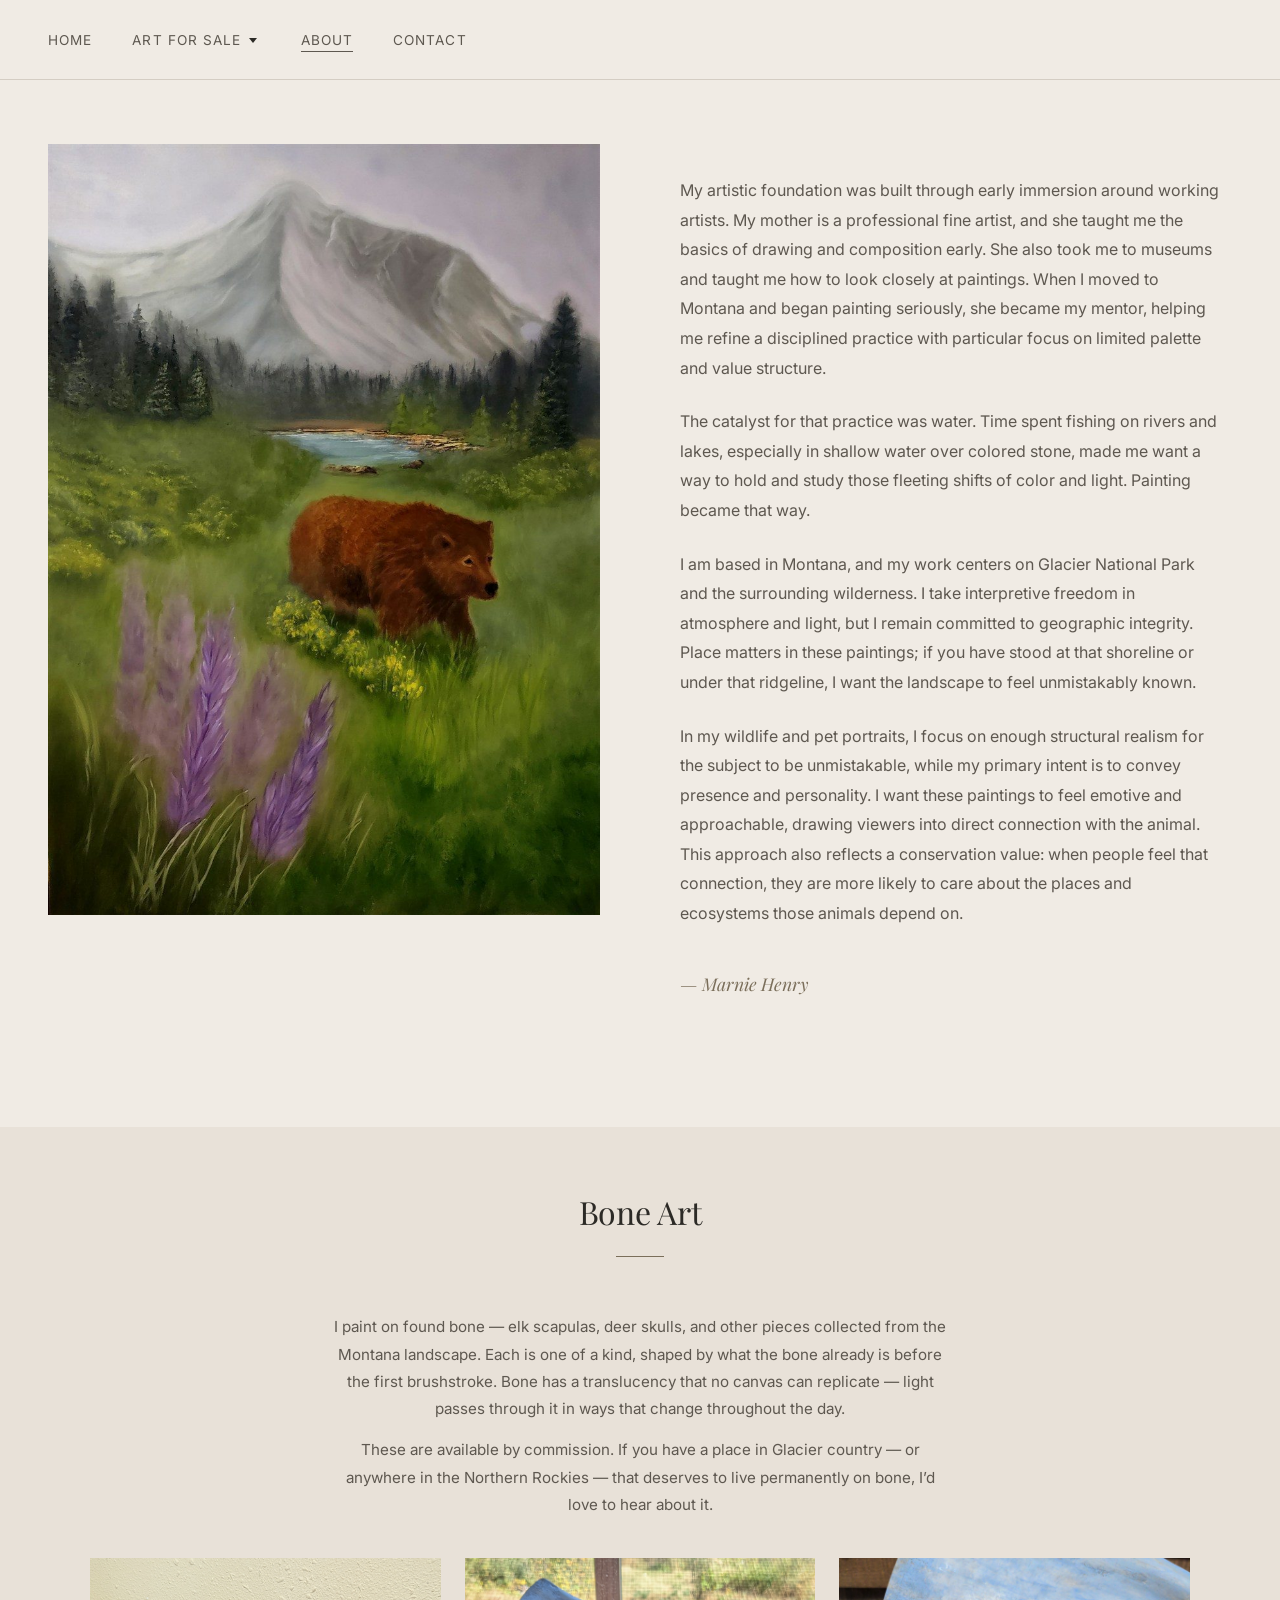
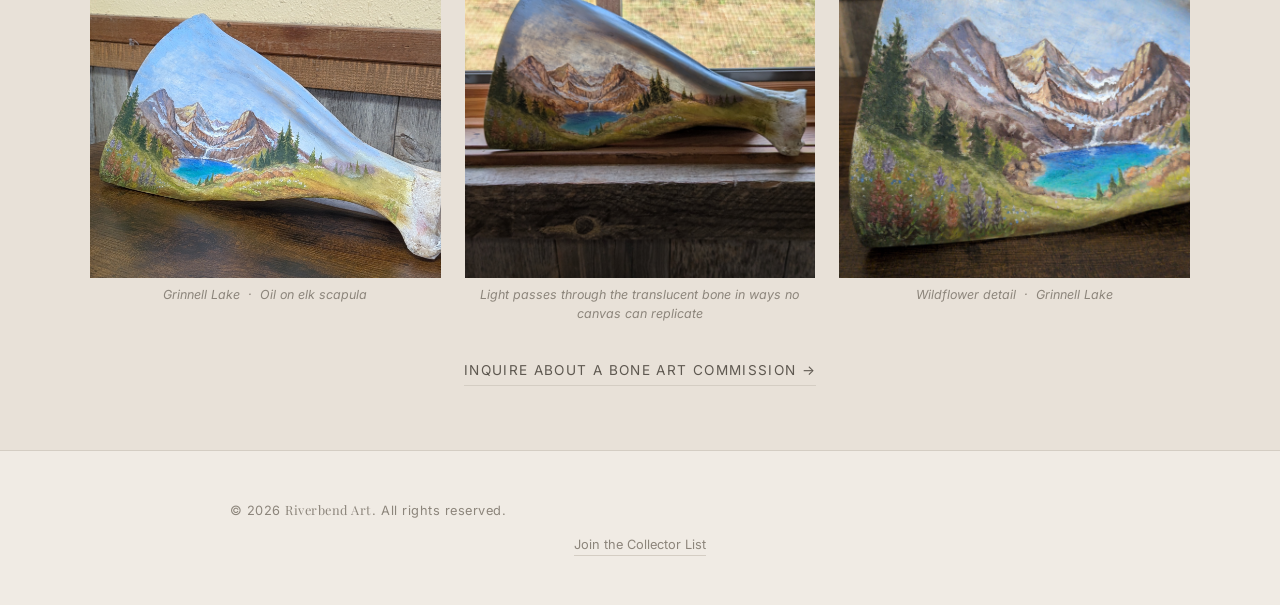
==== commit 0c5c8a7d: "Replace Gallery nav with Art for Sale + Originals/Prints submenu" ====
--- a/about.html
+++ b/about.html
@@ -21,7 +21,18 @@
     <nav class="nav" id="nav">
         <ul class="nav__links" id="navLinks">
             <li><a href="index.html" class="nav__link">Home</a></li>
-            <li><a href="gallery.html" class="nav__link">Gallery</a></li>
+            <li class="nav__item nav__item--has-submenu">
+                <span class="nav__link-group">
+                    <a href="gallery.html" class="nav__link">Art for Sale</a>
+                    <button type="button" class="nav__submenu-toggle" aria-expanded="false" aria-label="Toggle Art for Sale submenu">
+                        <span class="nav__submenu-caret" aria-hidden="true"></span>
+                    </button>
+                </span>
+                <ul class="nav__submenu">
+                    <li><a href="gallery.html?filter=originals" class="nav__sublink">Originals</a></li>
+                    <li><a href="gallery.html?filter=print-collection" class="nav__sublink">Prints</a></li>
+                </ul>
+            </li>
             <li><a href="about.html" class="nav__link nav__link--active">About</a></li>
             <li><a href="contact.html" class="nav__link">Contact</a></li>
         </ul>
--- a/css/style.css
+++ b/css/style.css
@@ -231,6 +231,88 @@
     transition: all 0.3s ease;
 }
 
+/* --- Nav submenu (Art for Sale: Originals / Prints) --- */
+.nav__item--has-submenu {
+    position: relative;
+}
+
+.nav__link-group {
+    display: inline-flex;
+    align-items: center;
+    gap: 0.3rem;
+}
+
+.nav__submenu-toggle {
+    background: none;
+    border: none;
+    padding: 0.2rem;
+    margin: 0;
+    cursor: pointer;
+    color: inherit;
+    display: inline-flex;
+    align-items: center;
+}
+
+.nav__submenu-caret {
+    display: inline-block;
+    width: 0;
+    height: 0;
+    border-left: 4px solid transparent;
+    border-right: 4px solid transparent;
+    border-top: 5px solid currentColor;
+    transition: transform 0.2s ease;
+}
+
+.nav__submenu-toggle[aria-expanded="true"] .nav__submenu-caret {
+    transform: rotate(180deg);
+}
+
+.nav__submenu {
+    list-style: none;
+    margin: 0;
+    padding: 0;
+}
+
+@media (min-width: 769px) {
+    .nav__submenu {
+        position: absolute;
+        top: calc(100% + 0.9rem);
+        left: 50%;
+        transform: translateX(-50%);
+        min-width: 150px;
+        background: rgba(240, 235, 228, 0.98);
+        border: 1px solid var(--color-border);
+        box-shadow: 0 8px 24px rgba(0,0,0,0.12);
+        border-radius: 2px;
+        opacity: 0;
+        visibility: hidden;
+        transition: opacity 0.2s ease, visibility 0.2s ease;
+        z-index: 1001;
+    }
+
+    .nav__item--has-submenu:hover .nav__submenu,
+    .nav__item--has-submenu:focus-within .nav__submenu,
+    .nav__item--has-submenu.nav__item--submenu-open .nav__submenu {
+        opacity: 1;
+        visibility: visible;
+    }
+
+    .nav__sublink {
+        display: block;
+        padding: 0.65rem 1.1rem;
+        font-size: 0.78rem;
+        letter-spacing: 0.06em;
+        text-transform: uppercase;
+        color: var(--color-text-light);
+        white-space: nowrap;
+    }
+
+    .nav__sublink:hover {
+        color: var(--color-text);
+        background: var(--color-bg-warm);
+    }
+}
+
 /* --- Hero Section --- */
 .hero {
     position: relative;
@@ -258,6 +340,34 @@
         rgba(0,0,0,0.05) 40%,
         rgba(0,0,0,0.35) 100%
     );
+}
+
+.hero__unmute {
+    position: absolute;
+    bottom: 1.5rem;
+    right: 1.5rem;
+    z-index: 2;
+    width: 2.75rem;
+    height: 2.75rem;
+    border-radius: 50%;
+    border: 1px solid rgba(255,255,255,0.4);
+    background: rgba(0,0,0,0.35);
+    color: var(--color-white);
+    font-size: 1.1rem;
+    line-height: 1;
+    cursor: pointer;
+    display: flex;
+    align-items: center;
+    justify-content: center;
+    transition: background 0.3s ease;
+}
+
+.hero__unmute:hover {
+    background: rgba(0,0,0,0.55);
+}
+
+.hero__unmute[hidden] {
+    display: none;
 }
 
 .hero__content {
@@ -1621,6 +1731,43 @@
 
     .nav__link {
         font-size: 1rem;
+    }
+
+    .nav__item--has-submenu {
+        display: flex;
+        flex-direction: column;
+        align-items: center;
+    }
+
+    .nav__submenu-toggle {
+        color: var(--color-white);
+    }
+
+    .nav__submenu-caret {
+        border-top-color: var(--color-white);
+    }
+
+    .nav__submenu {
+        max-height: 0;
+        overflow: hidden;
+        text-align: center;
+        transition: max-height 0.3s ease;
+    }
+
+    .nav__item--submenu-open .nav__submenu {
+        max-height: 200px;
+        margin-top: 0.75rem;
+    }
+
+    .nav__sublink {
+        display: block;
+        padding: 0.5rem 0;
+        font-size: 0.95rem;
+        color: rgba(255,255,255,0.8);
+    }
+
+    .nav__sublink:hover {
+        color: var(--color-white);
     }
 
     .grid--home,
